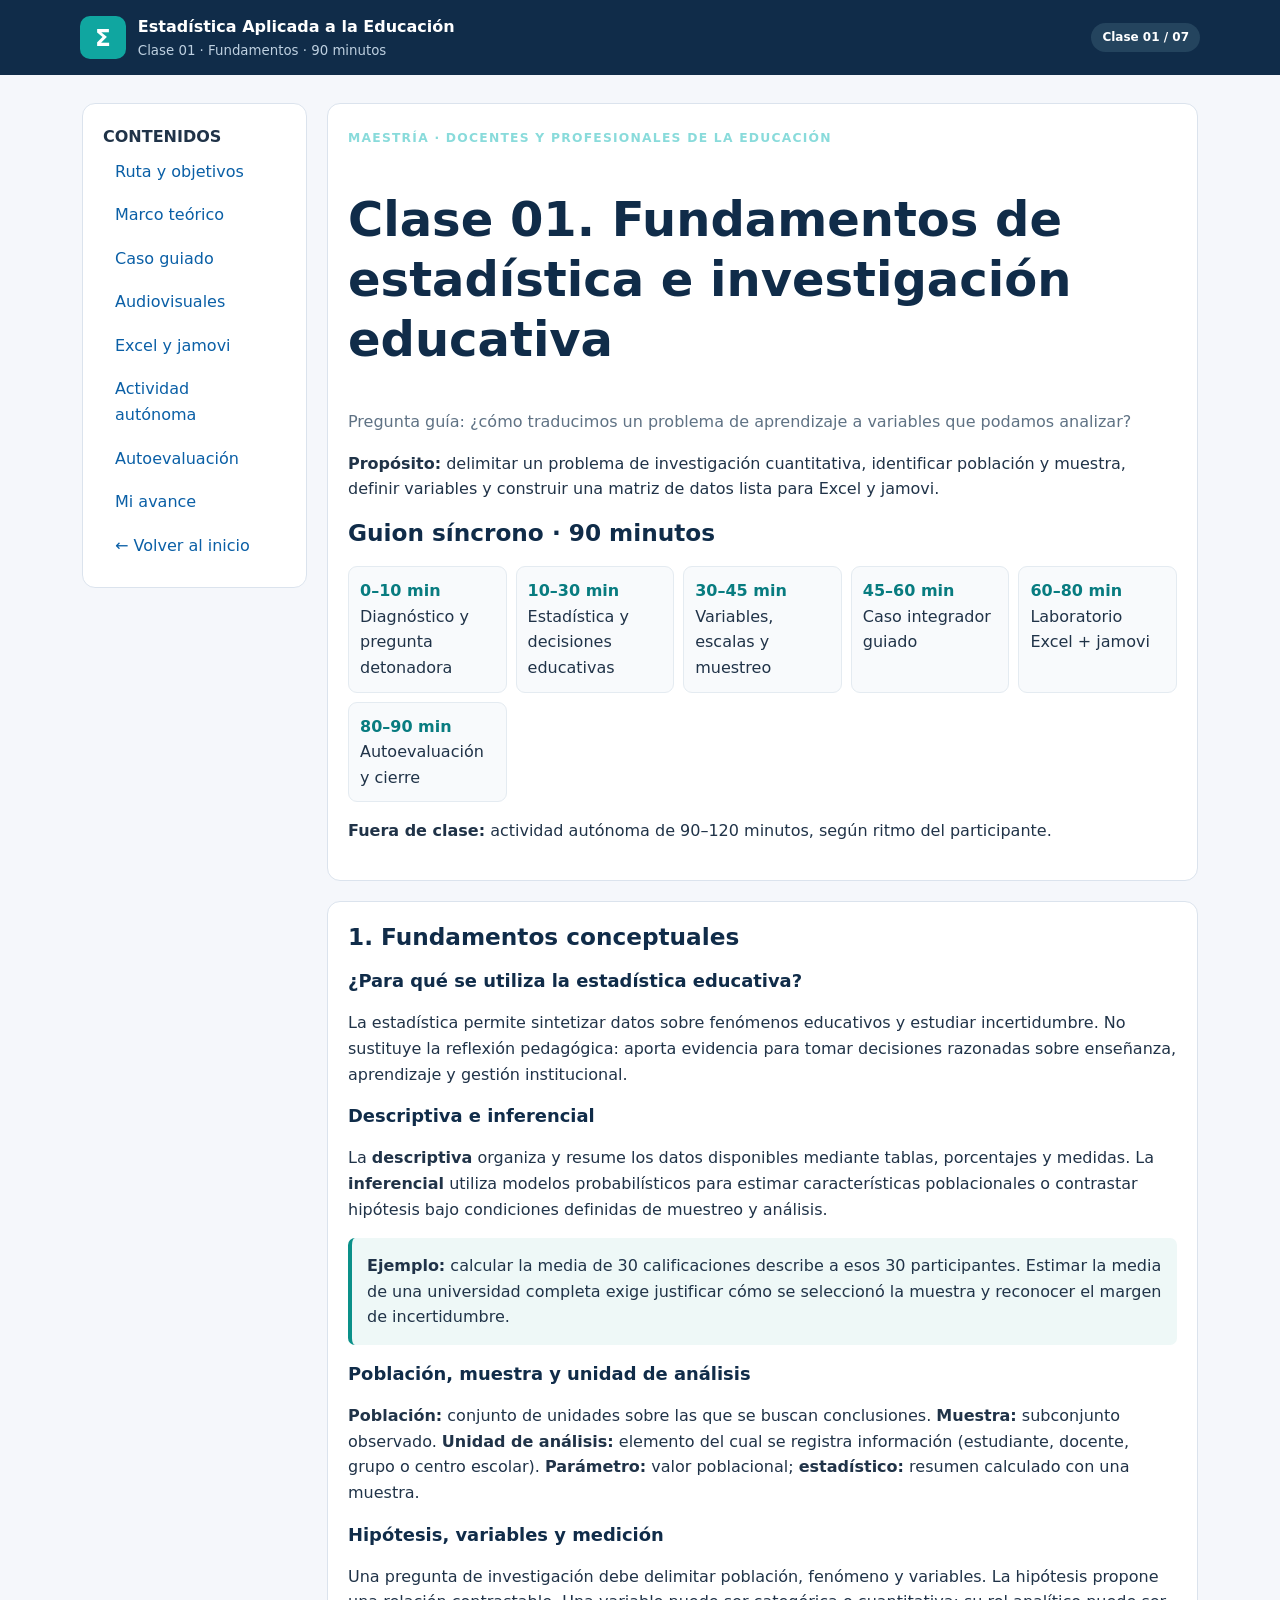
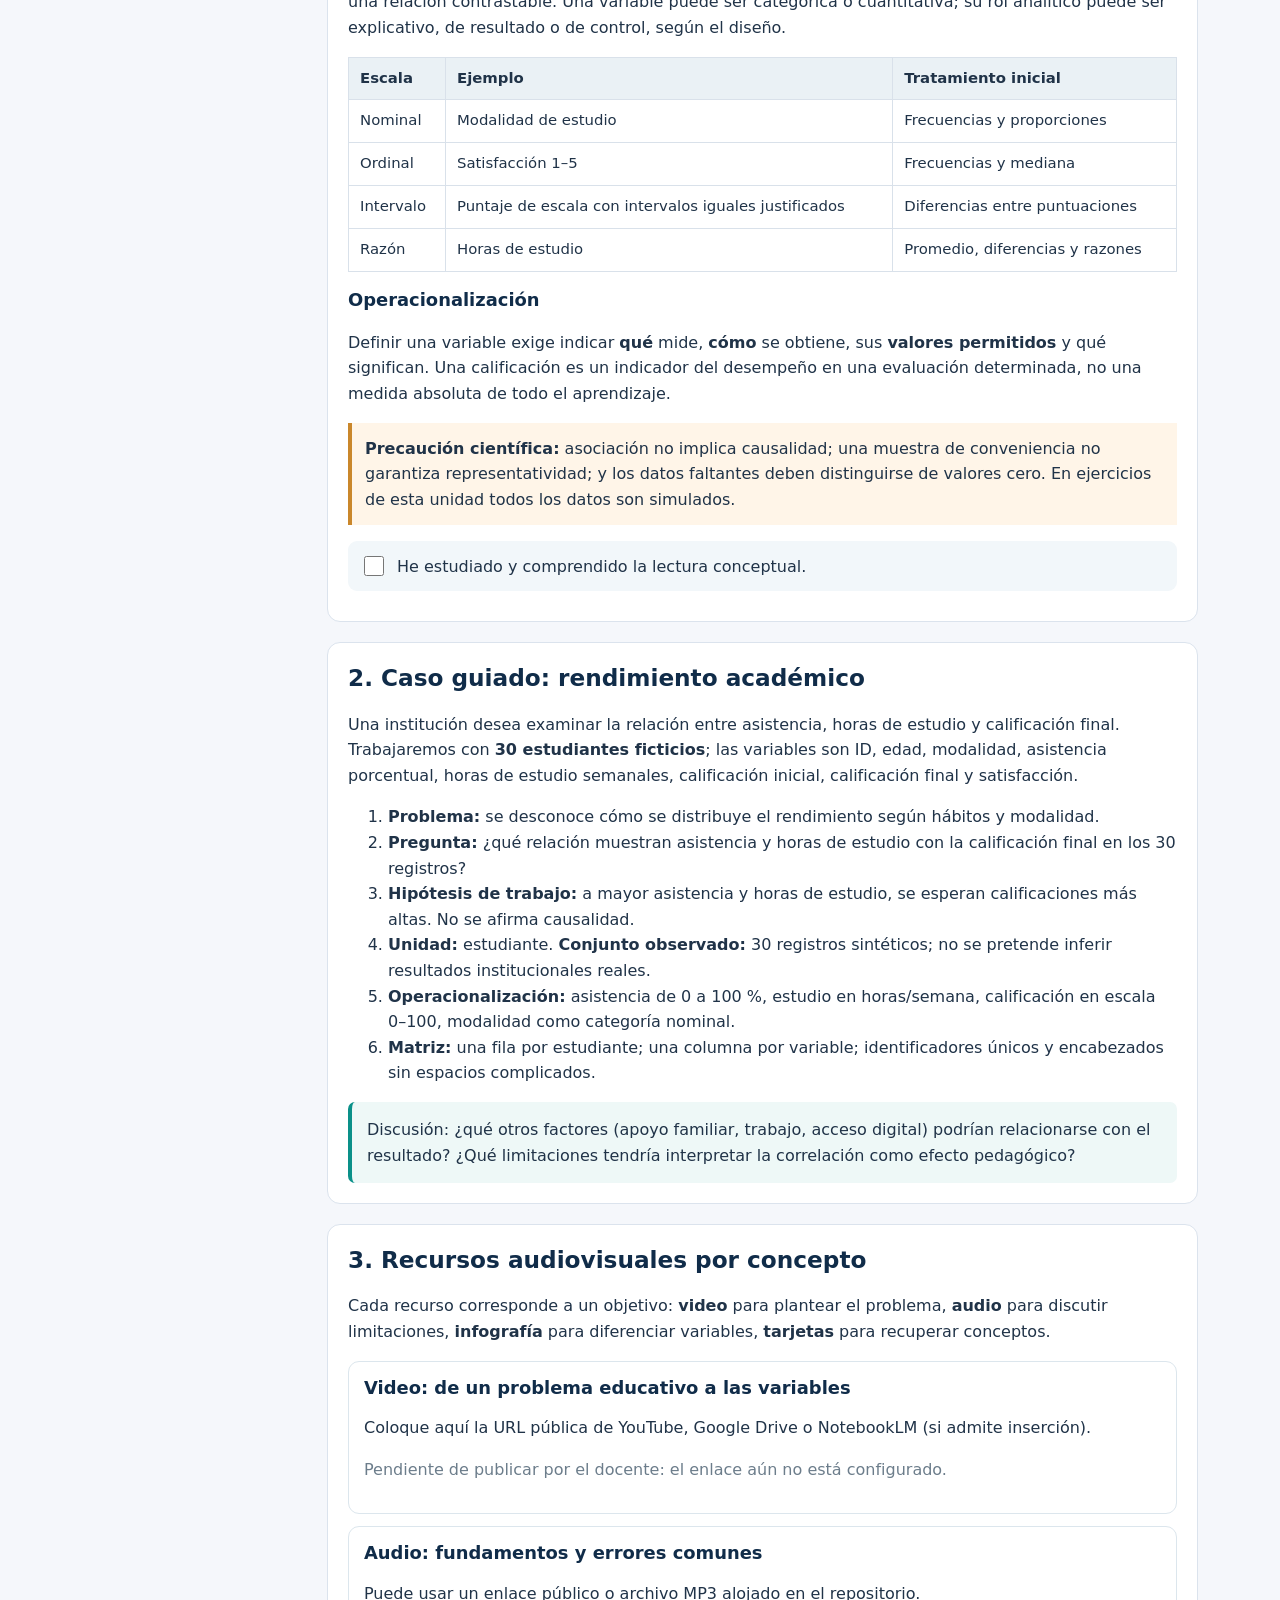
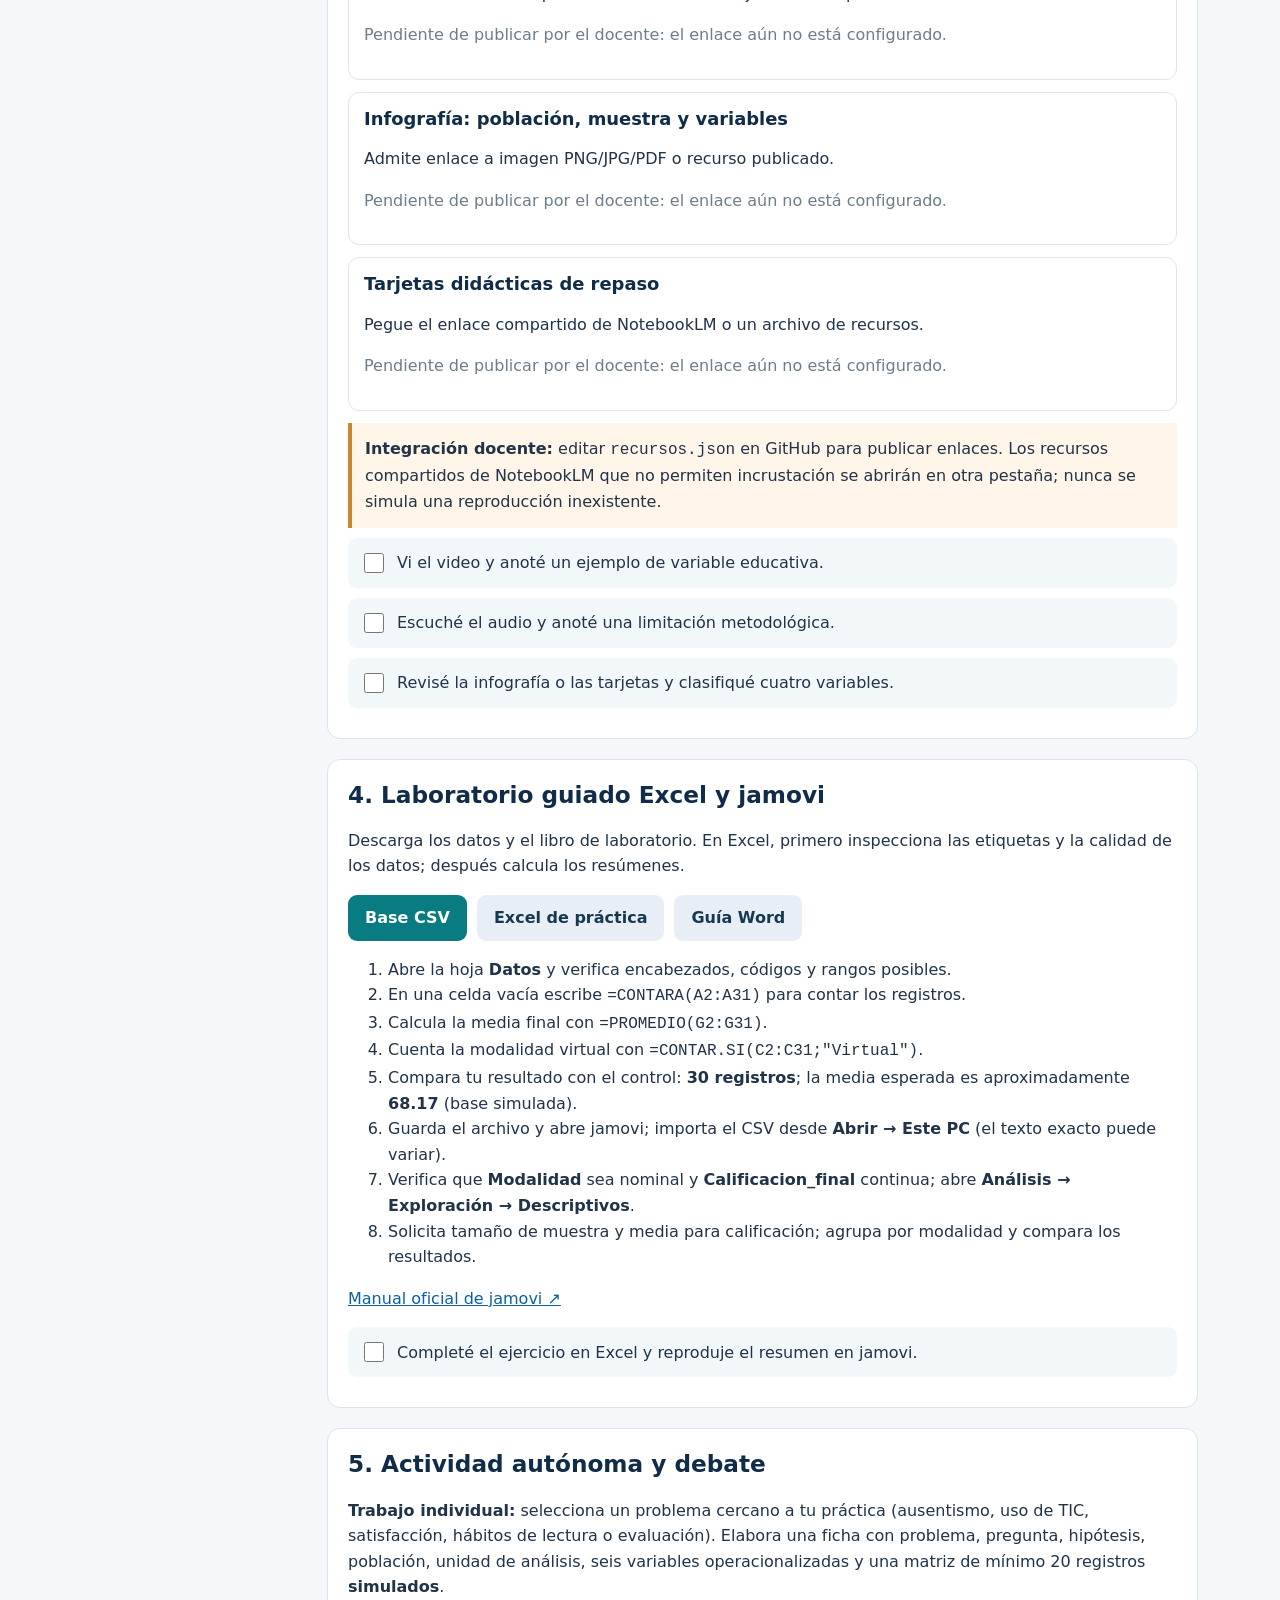
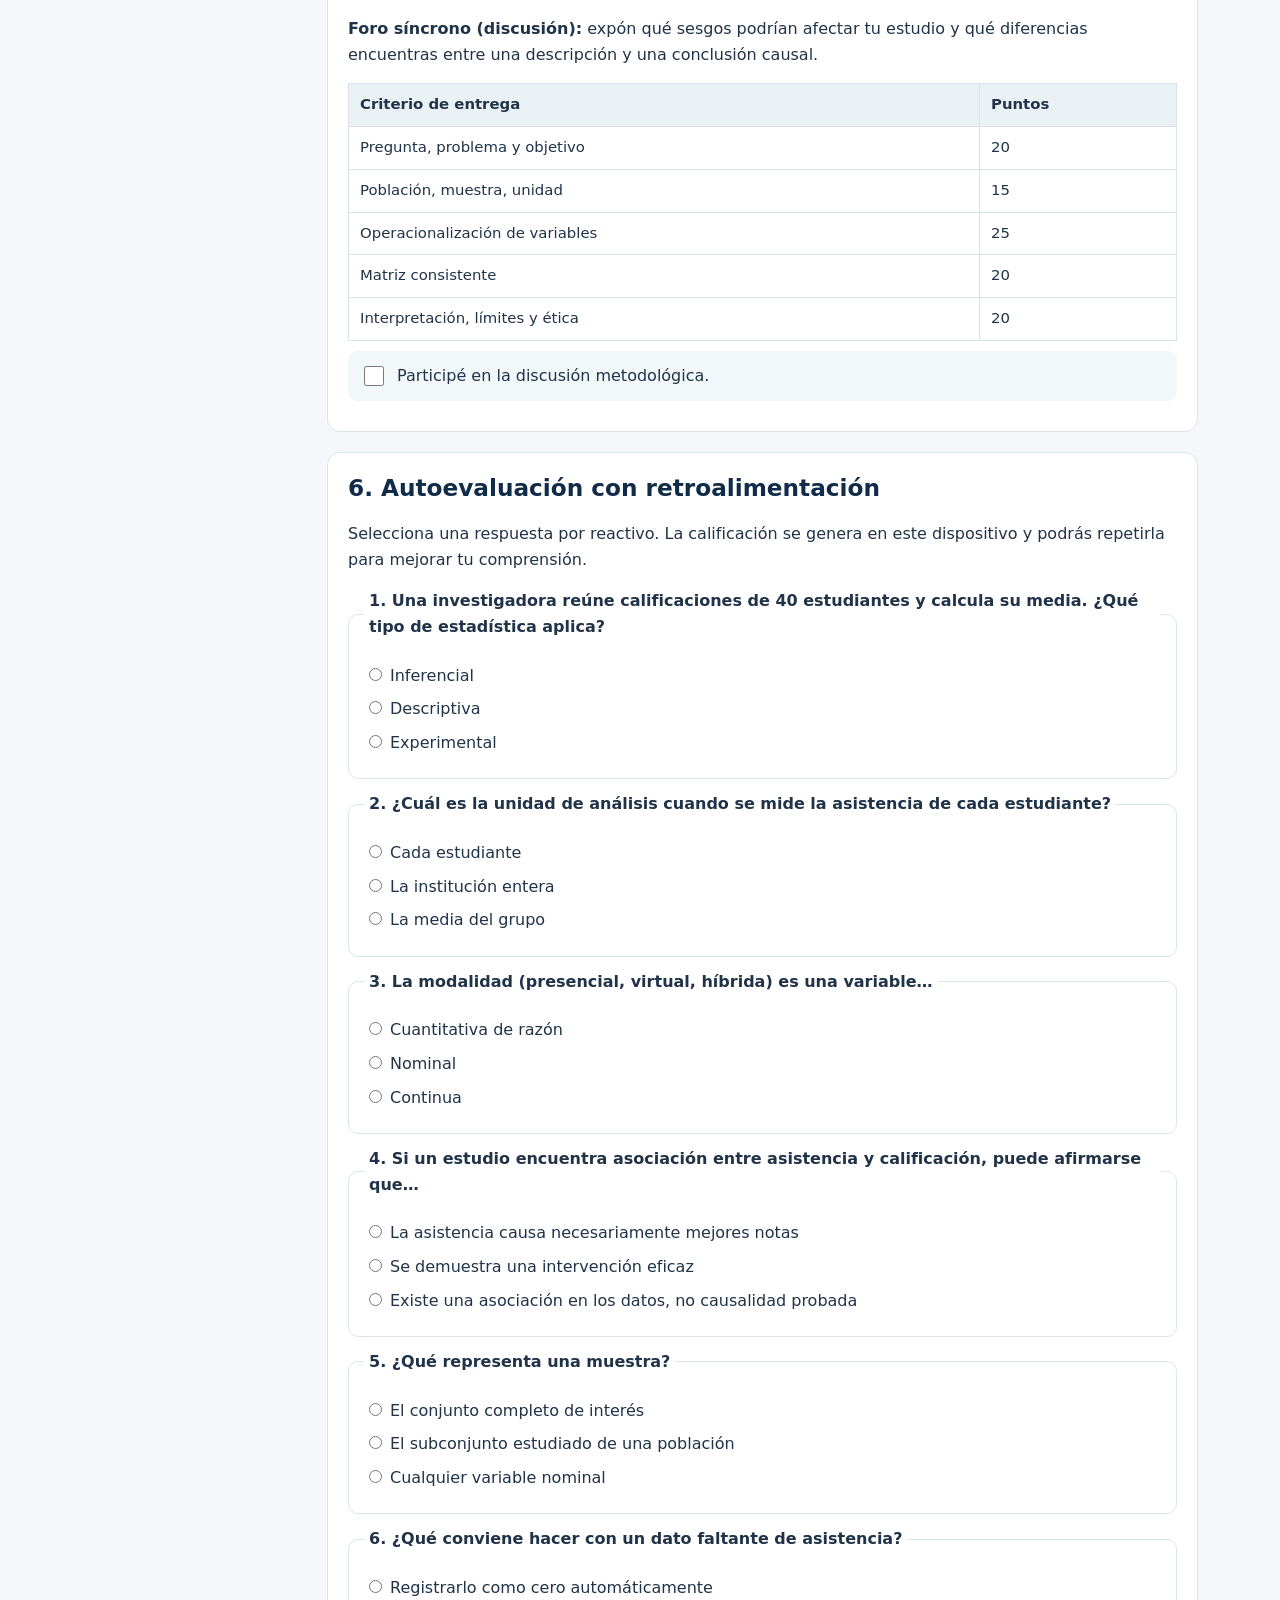
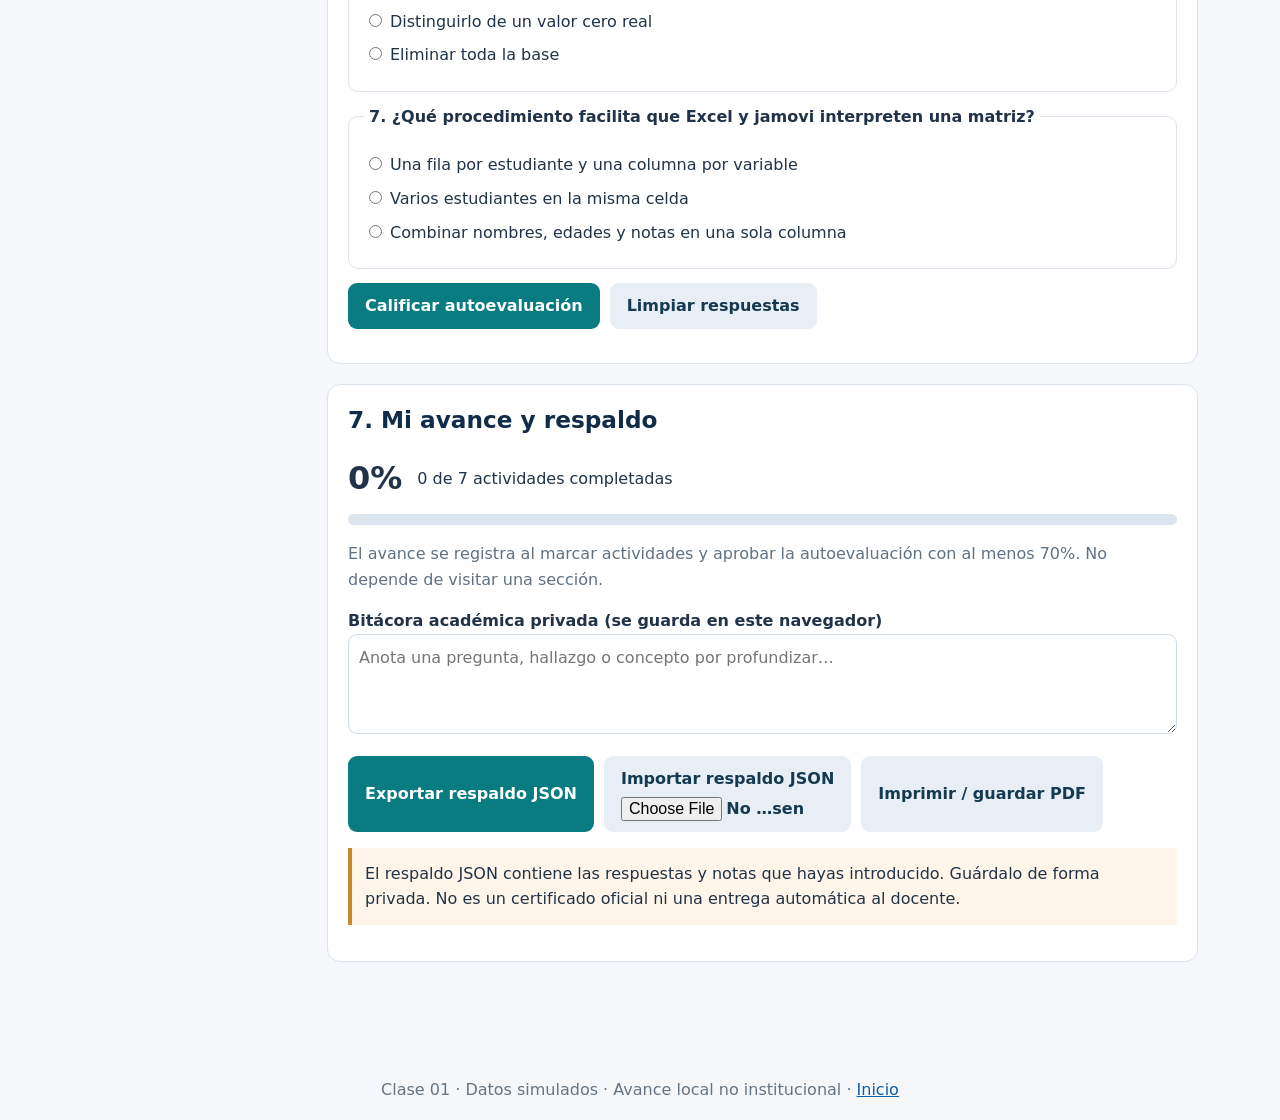
==== unidad_01/index.html @ 0e4fbfa4 "Add files via upload" ====
<!doctype html><html lang="es"><head><meta charset="utf-8"><meta name="viewport" content="width=device-width,initial-scale=1"><title>Clase 01 | Estadística Aplicada a la Educación</title><link rel="stylesheet" href="../assets/estilos.css"></head><body>
<header class="top"><a class="brand" href="../index.html"><span class="mark">Σ</span><span>Estadística Aplicada a la Educación<small>Clase 01 · Fundamentos · 90 minutos</small></span></a><span class="chip">Clase 01 / 07</span></header>
<main class="wrap"><div class="layout"><nav class="paper sidebar" aria-label="Contenido de la clase"><b>CONTENIDOS</b><a href="#ruta">Ruta y objetivos</a><a href="#teoria">Marco teórico</a><a href="#caso">Caso guiado</a><a href="#medios">Audiovisuales</a><a href="#laboratorio">Excel y jamovi</a><a href="#actividad">Actividad autónoma</a><a href="#evaluacion">Autoevaluación</a><a href="#avance">Mi avance</a><a href="../index.html">← Volver al inicio</a></nav>
<div class="content"><section class="paper" id="ruta"><span class="eyebrow">MAESTRÍA · DOCENTES Y PROFESIONALES DE LA EDUCACIÓN</span><h1>Clase 01. Fundamentos de estadística e investigación educativa</h1><p class="sub">Pregunta guía: ¿cómo traducimos un problema de aprendizaje a variables que podamos analizar?</p><p><b>Propósito:</b> delimitar un problema de investigación cuantitativa, identificar población y muestra, definir variables y construir una matriz de datos lista para Excel y jamovi.</p><h2>Guion síncrono · 90 minutos</h2><div class="timeline"><div><b>0–10 min</b>Diagnóstico y pregunta detonadora</div><div><b>10–30 min</b>Estadística y decisiones educativas</div><div><b>30–45 min</b>Variables, escalas y muestreo</div><div><b>45–60 min</b>Caso integrador guiado</div><div><b>60–80 min</b>Laboratorio Excel + jamovi</div><div><b>80–90 min</b>Autoevaluación y cierre</div></div><p><b>Fuera de clase:</b> actividad autónoma de 90–120 minutos, según ritmo del participante.</p></section>
<section class="paper" id="teoria"><h2>1. Fundamentos conceptuales</h2><h3>¿Para qué se utiliza la estadística educativa?</h3><p>La estadística permite sintetizar datos sobre fenómenos educativos y estudiar incertidumbre. No sustituye la reflexión pedagógica: aporta evidencia para tomar decisiones razonadas sobre enseñanza, aprendizaje y gestión institucional.</p><h3>Descriptiva e inferencial</h3><p>La <b>descriptiva</b> organiza y resume los datos disponibles mediante tablas, porcentajes y medidas. La <b>inferencial</b> utiliza modelos probabilísticos para estimar características poblacionales o contrastar hipótesis bajo condiciones definidas de muestreo y análisis.</p><div class="example"><b>Ejemplo:</b> calcular la media de 30 calificaciones describe a esos 30 participantes. Estimar la media de una universidad completa exige justificar cómo se seleccionó la muestra y reconocer el margen de incertidumbre.</div><h3>Población, muestra y unidad de análisis</h3><p><b>Población:</b> conjunto de unidades sobre las que se buscan conclusiones. <b>Muestra:</b> subconjunto observado. <b>Unidad de análisis:</b> elemento del cual se registra información (estudiante, docente, grupo o centro escolar). <b>Parámetro:</b> valor poblacional; <b>estadístico:</b> resumen calculado con una muestra.</p><h3>Hipótesis, variables y medición</h3><p>Una pregunta de investigación debe delimitar población, fenómeno y variables. La hipótesis propone una relación contrastable. Una variable puede ser categórica o cuantitativa; su rol analítico puede ser explicativo, de resultado o de control, según el diseño.</p><div class="table-wrap"><table><tr><th>Escala</th><th>Ejemplo</th><th>Tratamiento inicial</th></tr><tr><td>Nominal</td><td>Modalidad de estudio</td><td>Frecuencias y proporciones</td></tr><tr><td>Ordinal</td><td>Satisfacción 1–5</td><td>Frecuencias y mediana</td></tr><tr><td>Intervalo</td><td>Puntaje de escala con intervalos iguales justificados</td><td>Diferencias entre puntuaciones</td></tr><tr><td>Razón</td><td>Horas de estudio</td><td>Promedio, diferencias y razones</td></tr></table></div><h3>Operacionalización</h3><p>Definir una variable exige indicar <b>qué</b> mide, <b>cómo</b> se obtiene, sus <b>valores permitidos</b> y qué significan. Una calificación es un indicador del desempeño en una evaluación determinada, no una medida absoluta de todo el aprendizaje.</p><p class="warning"><b>Precaución científica:</b> asociación no implica causalidad; una muestra de conveniencia no garantiza representatividad; y los datos faltantes deben distinguirse de valores cero. En ejercicios de esta unidad todos los datos son simulados.</p><label class="checkrow"><input type="checkbox" data-progress="lectura">He estudiado y comprendido la lectura conceptual.</label></section>
<section class="paper" id="caso"><h2>2. Caso guiado: rendimiento académico</h2><p>Una institución desea examinar la relación entre asistencia, horas de estudio y calificación final. Trabajaremos con <b>30 estudiantes ficticios</b>; las variables son ID, edad, modalidad, asistencia porcentual, horas de estudio semanales, calificación inicial, calificación final y satisfacción.</p><ol><li><b>Problema:</b> se desconoce cómo se distribuye el rendimiento según hábitos y modalidad.</li><li><b>Pregunta:</b> ¿qué relación muestran asistencia y horas de estudio con la calificación final en los 30 registros?</li><li><b>Hipótesis de trabajo:</b> a mayor asistencia y horas de estudio, se esperan calificaciones más altas. No se afirma causalidad.</li><li><b>Unidad:</b> estudiante. <b>Conjunto observado:</b> 30 registros sintéticos; no se pretende inferir resultados institucionales reales.</li><li><b>Operacionalización:</b> asistencia de 0 a 100 %, estudio en horas/semana, calificación en escala 0–100, modalidad como categoría nominal.</li><li><b>Matriz:</b> una fila por estudiante; una columna por variable; identificadores únicos y encabezados sin espacios complicados.</li></ol><div class="example">Discusión: ¿qué otros factores (apoyo familiar, trabajo, acceso digital) podrían relacionarse con el resultado? ¿Qué limitaciones tendría interpretar la correlación como efecto pedagógico?</div></section>
<section class="paper" id="medios"><h2>3. Recursos audiovisuales por concepto</h2><p>Cada recurso corresponde a un objetivo: <b>video</b> para plantear el problema, <b>audio</b> para discutir limitaciones, <b>infografía</b> para diferenciar variables, <b>tarjetas</b> para recuperar conceptos.</p><div id="resourceList"></div><div class="warning"><b>Integración docente:</b> editar <code>recursos.json</code> en GitHub para publicar enlaces. Los recursos compartidos de NotebookLM que no permiten incrustación se abrirán en otra pestaña; nunca se simula una reproducción inexistente.</div><label class="checkrow"><input type="checkbox" data-progress="video">Vi el video y anoté un ejemplo de variable educativa.</label><label class="checkrow"><input type="checkbox" data-progress="audio">Escuché el audio y anoté una limitación metodológica.</label><label class="checkrow"><input type="checkbox" data-progress="infografia">Revisé la infografía o las tarjetas y clasifiqué cuatro variables.</label></section>
<section class="paper" id="laboratorio"><h2>4. Laboratorio guiado Excel y jamovi</h2><p>Descarga los datos y el libro de laboratorio. En Excel, primero inspecciona las etiquetas y la calidad de los datos; después calcula los resúmenes.</p><div class="controls"><a class="button" href="../materiales/Base_simulada_30_estudiantes.csv" download>Base CSV</a><a class="button ghost" href="../materiales/Laboratorio_Excel_Clase_01.xlsx" download>Excel de práctica</a><a class="button ghost" href="../materiales/Guia_Completa_Clase_01_Maestria.docx" download>Guía Word</a></div><ol><li>Abre la hoja <b>Datos</b> y verifica encabezados, códigos y rangos posibles.</li><li>En una celda vacía escribe <code>=CONTARA(A2:A31)</code> para contar los registros.</li><li>Calcula la media final con <code>=PROMEDIO(G2:G31)</code>.</li><li>Cuenta la modalidad virtual con <code>=CONTAR.SI(C2:C31;"Virtual")</code>.</li><li>Compara tu resultado con el control: <b>30 registros</b>; la media esperada es aproximadamente <b>68.17</b> (base simulada).</li><li>Guarda el archivo y abre jamovi; importa el CSV desde <b>Abrir → Este PC</b> (el texto exacto puede variar).</li><li>Verifica que <b>Modalidad</b> sea nominal y <b>Calificacion_final</b> continua; abre <b>Análisis → Exploración → Descriptivos</b>.</li><li>Solicita tamaño de muestra y media para calificación; agrupa por modalidad y compara los resultados.</li></ol><p><a href="https://www.jamovi.org/user-manual.html" target="_blank" rel="noopener noreferrer">Manual oficial de jamovi ↗</a></p><label class="checkrow"><input type="checkbox" data-progress="laboratorio">Completé el ejercicio en Excel y reproduje el resumen en jamovi.</label></section>
<section class="paper" id="actividad"><h2>5. Actividad autónoma y debate</h2><p><b>Trabajo individual:</b> selecciona un problema cercano a tu práctica (ausentismo, uso de TIC, satisfacción, hábitos de lectura o evaluación). Elabora una ficha con problema, pregunta, hipótesis, población, unidad de análisis, seis variables operacionalizadas y una matriz de mínimo 20 registros <b>simulados</b>.</p><p><b>Foro síncrono (discusión):</b> expón qué sesgos podrían afectar tu estudio y qué diferencias encuentras entre una descripción y una conclusión causal.</p><div class="table-wrap"><table><tr><th>Criterio de entrega</th><th>Puntos</th></tr><tr><td>Pregunta, problema y objetivo</td><td>20</td></tr><tr><td>Población, muestra, unidad</td><td>15</td></tr><tr><td>Operacionalización de variables</td><td>25</td></tr><tr><td>Matriz consistente</td><td>20</td></tr><tr><td>Interpretación, límites y ética</td><td>20</td></tr></table></div><label class="checkrow"><input type="checkbox" data-progress="foro">Participé en la discusión metodológica.</label></section>
<section class="paper" id="evaluacion"><h2>6. Autoevaluación con retroalimentación</h2><p>Selecciona una respuesta por reactivo. La calificación se genera en este dispositivo y podrás repetirla para mejorar tu comprensión.</p><div id="quiz"></div><div class="controls"><button class="button" id="gradeBtn">Calificar autoevaluación</button><button class="button ghost" id="resetQuiz">Limpiar respuestas</button></div><div id="feedback" aria-live="polite"></div></section>
<section class="paper" id="avance"><h2>7. Mi avance y respaldo</h2><div class="stat-row"><strong id="pct">0%</strong><span id="doneLabel">0 de 7 actividades completadas</span></div><div class="track"><i id="bar"></i></div><p class="sub">El avance se registra al marcar actividades y aprobar la autoevaluación con al menos 70%. No depende de visitar una sección.</p><label for="notes"><b>Bitácora académica privada (se guarda en este navegador)</b></label><textarea id="notes" placeholder="Anota una pregunta, hallazgo o concepto por profundizar…"></textarea><div class="controls"><button class="button" id="exportBtn">Exportar respaldo JSON</button><label class="button ghost">Importar respaldo JSON <input type="file" id="importFile" accept="application/json,.json" style="display:block;width:190px;margin-top:5px"></label><button class="button ghost" id="printBtn">Imprimir / guardar PDF</button></div><p class="warning">El respaldo JSON contiene las respuestas y notas que hayas introducido. Guárdalo de forma privada. No es un certificado oficial ni una entrega automática al docente.</p></section></div></div></main><footer>Clase 01 · Datos simulados · Avance local no institucional · <a href="../index.html">Inicio</a></footer>
<script src="../assets/app.js"></script><script src="clase.js"></script></body></html>
---- assets/estilos.css ----
:root{font-family:system-ui,-apple-system,Segoe UI,sans-serif;color:#203348;background:#f5f7fb;font-size:16px}*{box-sizing:border-box}body{margin:0;line-height:1.6}a{color:#0a5fa6}button,input,select,textarea{font:inherit}button{cursor:pointer}h1,h2,h3{line-height:1.25;color:#102c49}h1{font-size:clamp(1.85rem,4vw,3rem)}h2{font-size:1.45rem}h3{font-size:1.12rem}.top{background:#102c49;color:white;padding:14px max(22px,calc((100vw - 1120px)/2));display:flex;justify-content:space-between;gap:15px;align-items:center}.brand{color:white;text-decoration:none;display:flex;align-items:center;gap:12px;font-weight:750}.brand small{display:block;font-weight:400;color:#bed0e0}.mark{background:#10a6a0;color:white;font-size:1.45rem;padding:3px 15px;border-radius:10px}.chip,.tag{background:#dceff2;color:#086573;border-radius:99px;padding:5px 11px;font-size:.75rem;font-weight:700}.chip{background:#24445e;color:white}.wrap{max-width:1160px;margin:auto;padding:28px 22px 70px}.hero{background:linear-gradient(115deg,#102e4d,#1b5364);color:white;border-radius:18px;padding:35px;display:grid;grid-template-columns:1.7fr 1fr;gap:25px}.hero h1{color:white;margin:8px 0}.hero p{color:#dbe7ec}.eyebrow{text-transform:uppercase;color:#89dbdb;font-size:.77rem;letter-spacing:.1em;font-weight:750}.primary,.button{display:inline-block;background:#087c80;color:white!important;border:0;border-radius:9px;padding:10px 17px;text-decoration:none;font-weight:700}.button.ghost{background:#e7eef5;color:#143950!important}.hero-stats{align-self:center;background:#ffffff17;border:1px solid #ffffff38;padding:25px;border-radius:14px}.hero-stats strong{font-size:3.3rem;display:block}.hero-stats span,.hero-stats small{display:block}.track{height:11px;background:#dbe4ef;border-radius:50px;overflow:hidden;margin:10px 0}.track i{display:block;height:100%;background:#20a69a;width:0;transition:width .2s}.section{margin-top:32px}.cards{display:grid;grid-template-columns:repeat(auto-fit,minmax(275px,1fr));gap:16px}.class-card,.paper,.info{border:1px solid #dbe3ed;background:white;border-radius:13px;padding:20px}.class-card{display:flex;gap:14px}.number{font-size:2rem;font-weight:800;color:#bdd2e2}.class-card h3{margin:12px 0 0}.class-card p{margin:5px 0 12px;color:#62768b}.muted{color:#6c7d8b}.info{padding:22px}.layout{display:grid;grid-template-columns:225px minmax(0,1fr);gap:20px}.sidebar{position:sticky;top:12px;align-self:start}.sidebar a{display:block;padding:9px 12px;text-decoration:none;border-radius:7px}.sidebar a:hover,.sidebar a:focus{background:#e3ecf5}.content{min-width:0}.paper{margin-bottom:20px}.paper h2{margin-top:0}.sub{color:#5f7284}.timeline{display:grid;grid-template-columns:repeat(auto-fit,minmax(150px,1fr));gap:9px}.timeline div{padding:11px;border:1px solid #e4ebf1;border-radius:9px;background:#f8fafc}.timeline b{display:block;color:#087c80}.stat-row{display:flex;gap:15px;align-items:center;flex-wrap:wrap}.stat-row strong{font-size:2rem}.checkrow{display:flex;align-items:center;gap:10px;background:#f2f7fa;padding:12px;border-radius:9px;margin:10px 0}.checkrow input{width:20px;height:20px;accent-color:#087c80}.table-wrap{overflow-x:auto}table{border-collapse:collapse;width:100%;font-size:.93rem}th,td{border:1px solid #d9e1ea;padding:9px 11px;text-align:left}th{background:#eaf1f5}.example{background:#eef8f7;border-left:4px solid #0a9089;padding:15px;border-radius:7px}.warning{background:#fff5e8;border-left:4px solid #ca872b;padding:13px}.resource{padding:15px;border:1px solid #dce6ed;border-radius:11px;margin:12px 0}.resource h3{margin:0}.resource iframe,.resource video{width:100%;min-height:280px;border:0;border-radius:8px;margin-top:10px;background:#edf3f7}.q{border:1px solid #dce5ed;border-radius:10px;margin:12px 0;padding:15px}.q legend{font-weight:700;padding:0 5px}.q label{display:block;margin:8px 0}.q input{margin-right:8px}.result{padding:15px;background:#eaf7ef;border-radius:10px;margin-top:15px}.controls{display:flex;gap:10px;flex-wrap:wrap;margin:14px 0}input[type=file]{max-width:100%}textarea{width:100%;min-height:100px;border:1px solid #cedbe7;border-radius:9px;padding:10px}footer{text-align:center;padding:25px;color:#657484}.hidden{display:none!important}:focus-visible{outline:3px solid #e3ae3b;outline-offset:2px}@media(max-width:800px){.hero,.layout{grid-template-columns:1fr}.sidebar{position:static}.top{padding:14px}.chip{display:none}.wrap{padding:17px}.hero{padding:22px}}@media print{.sidebar,.top,.controls,.button{display:none!important}.layout{display:block}.paper{break-inside:avoid}}
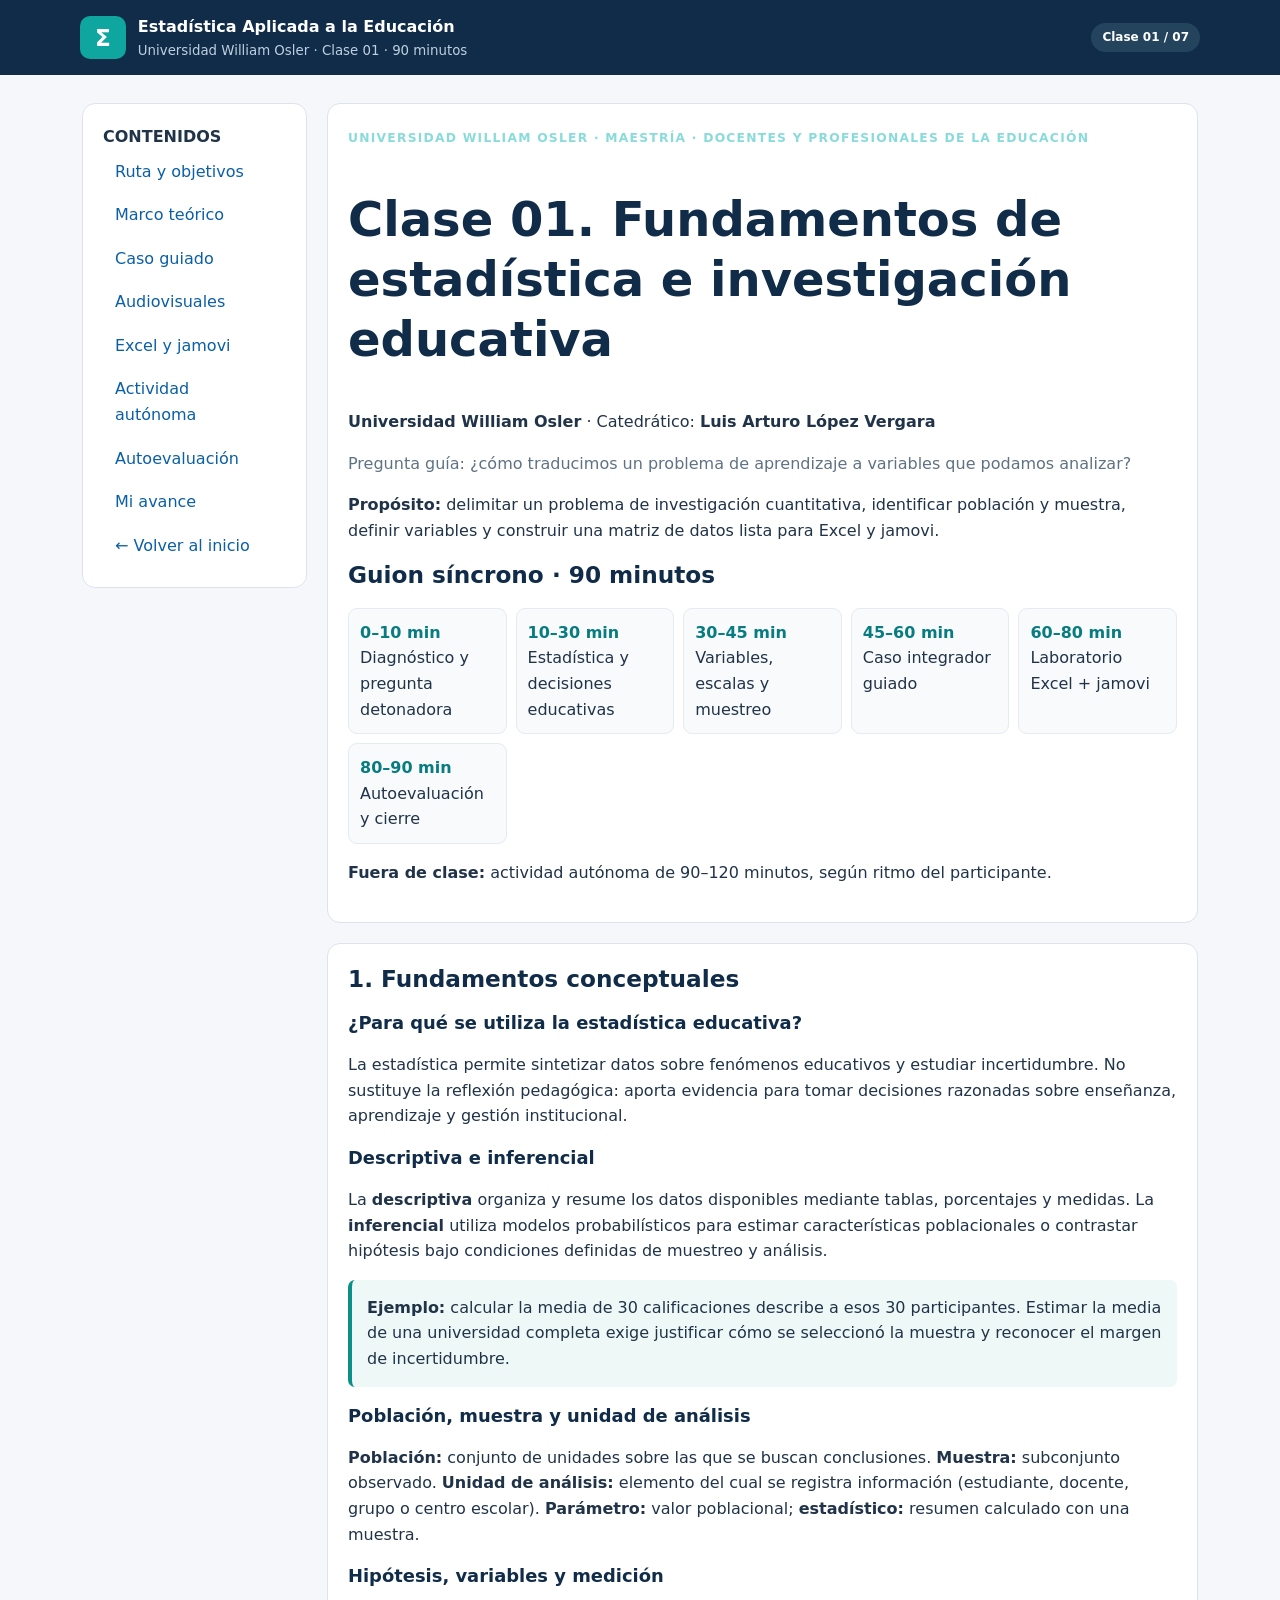
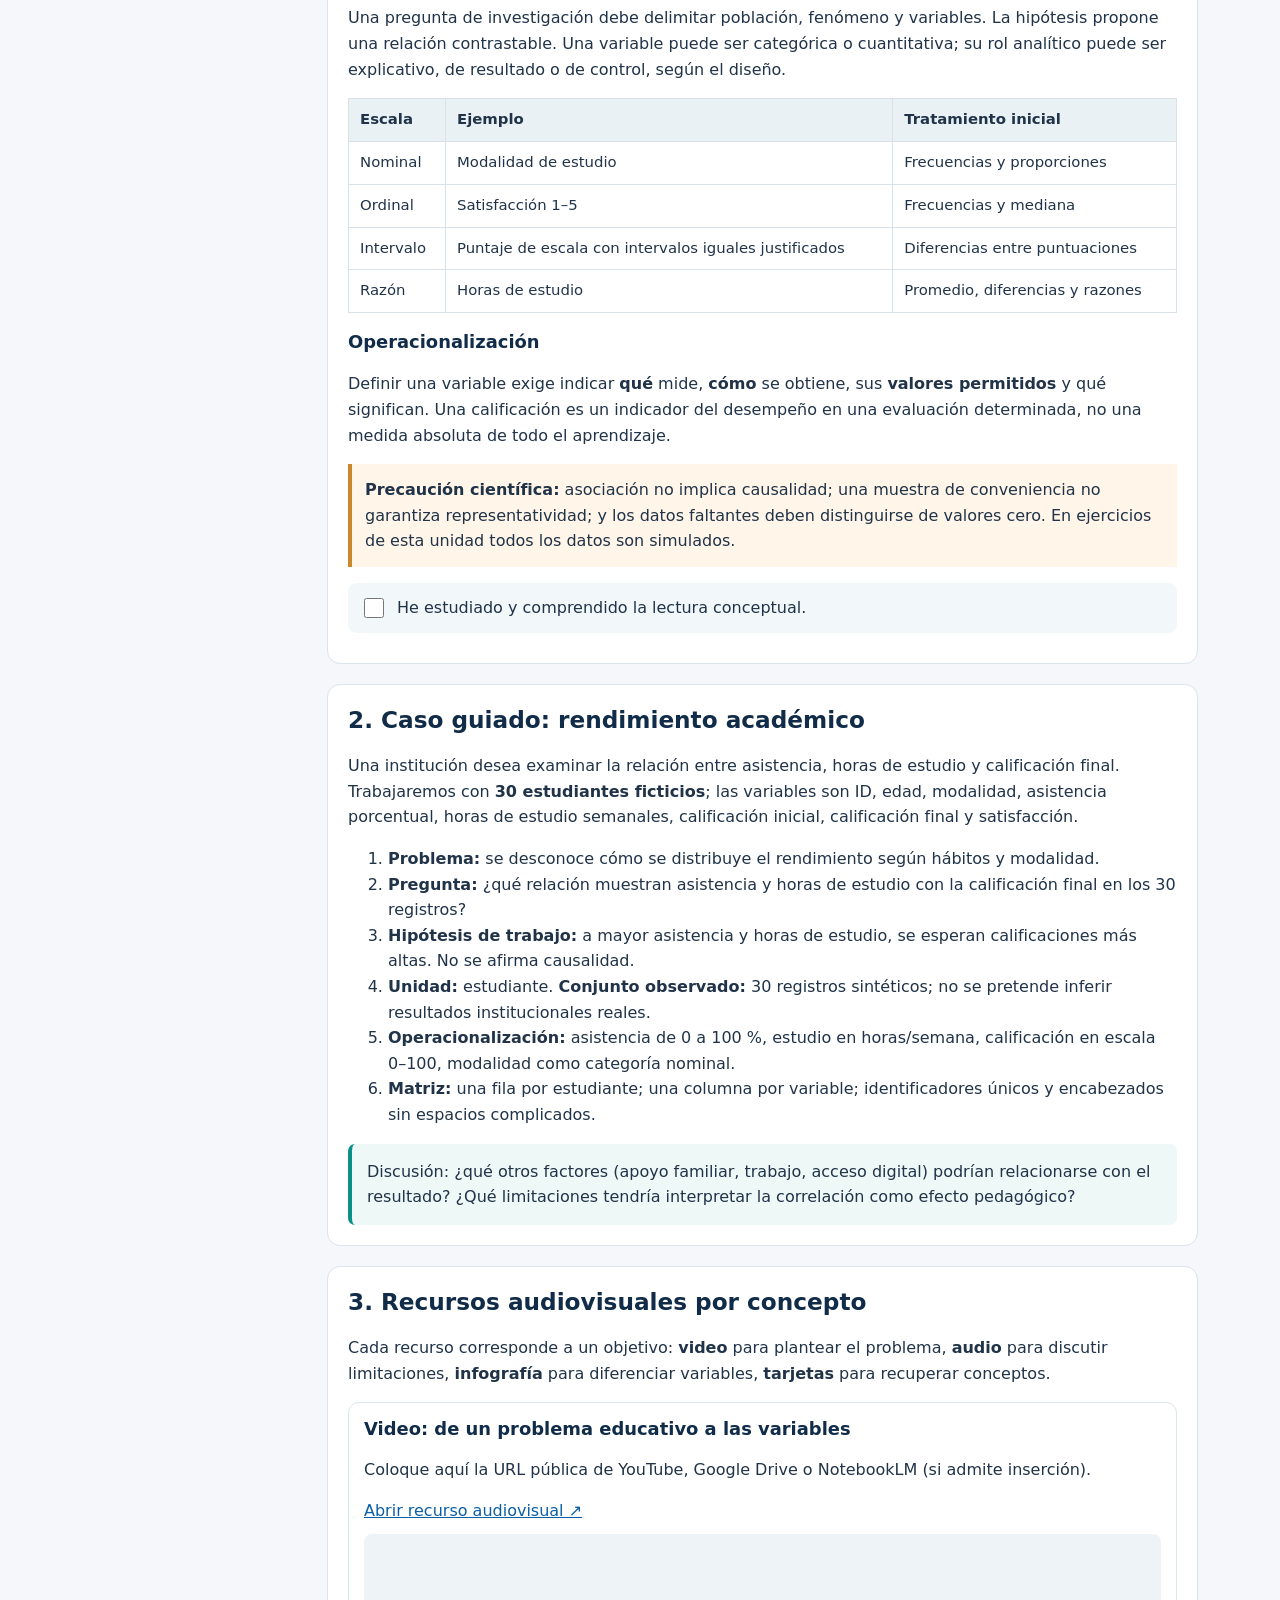
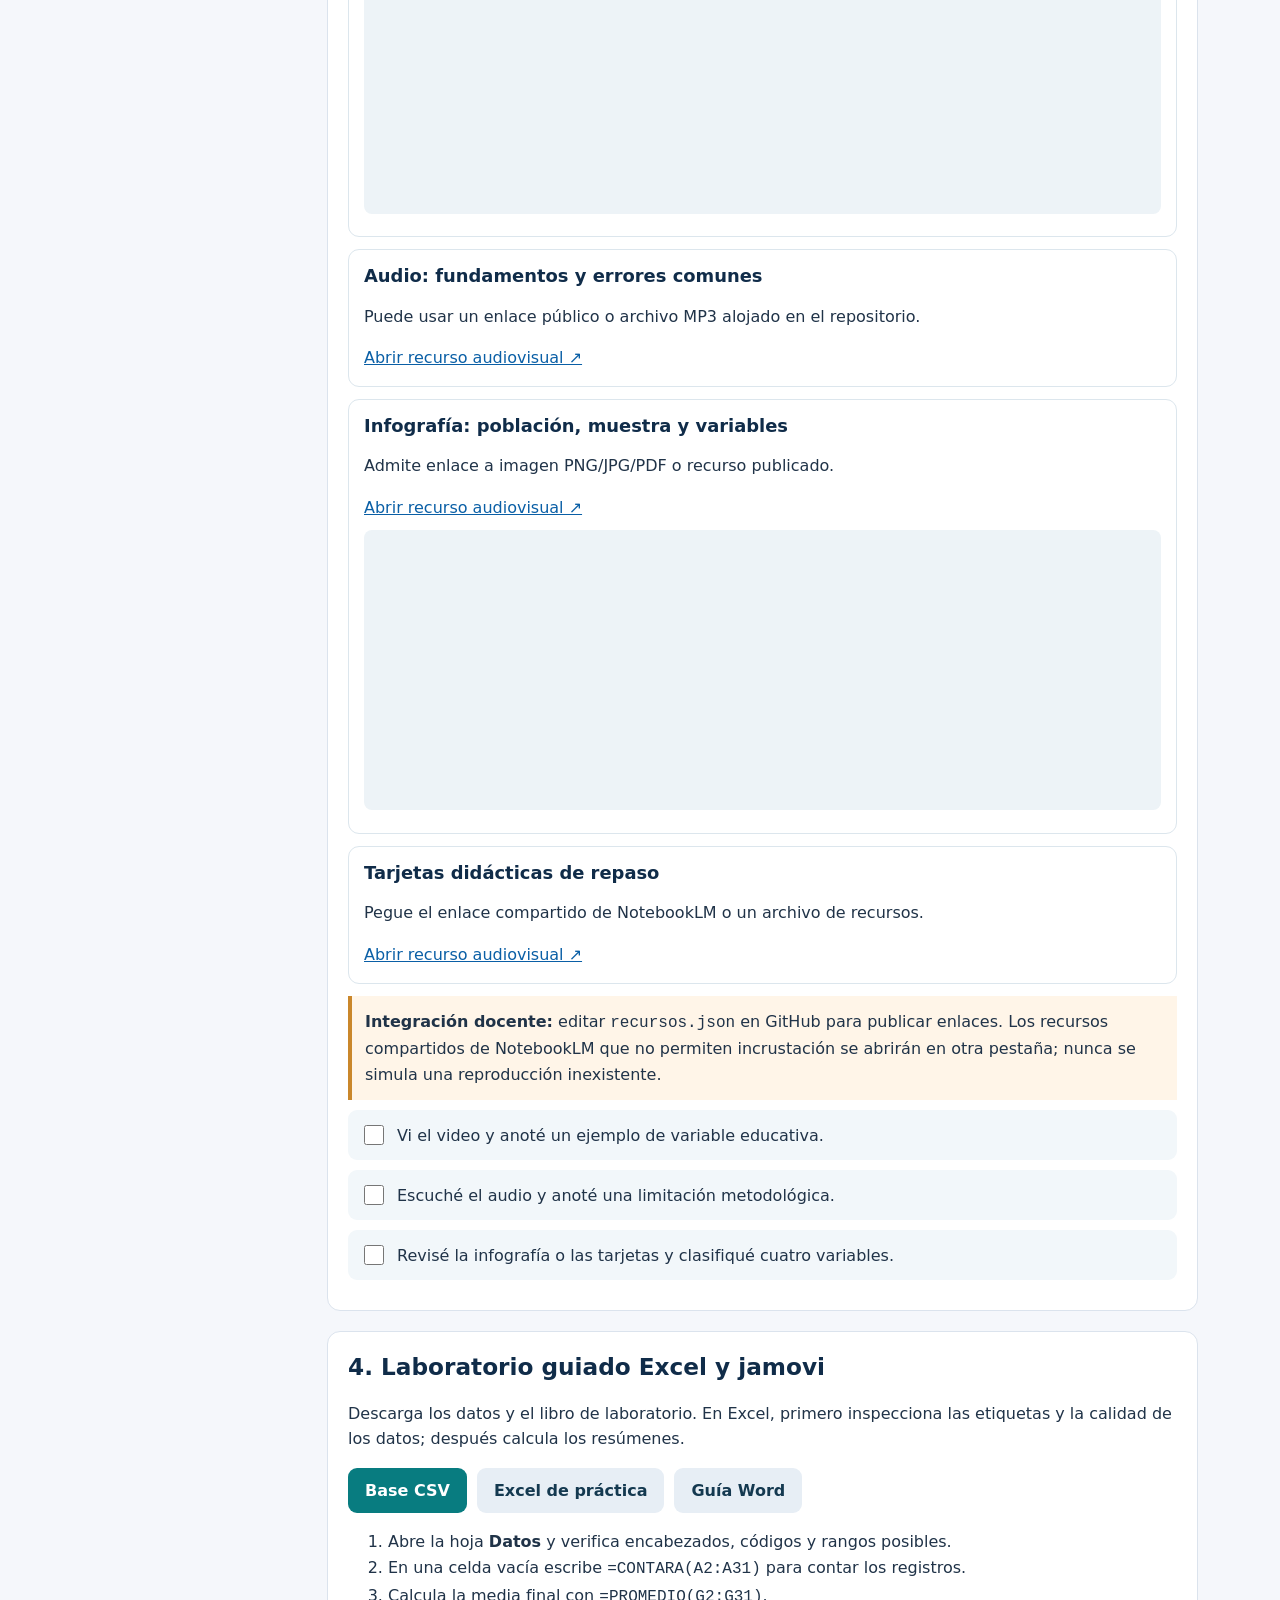
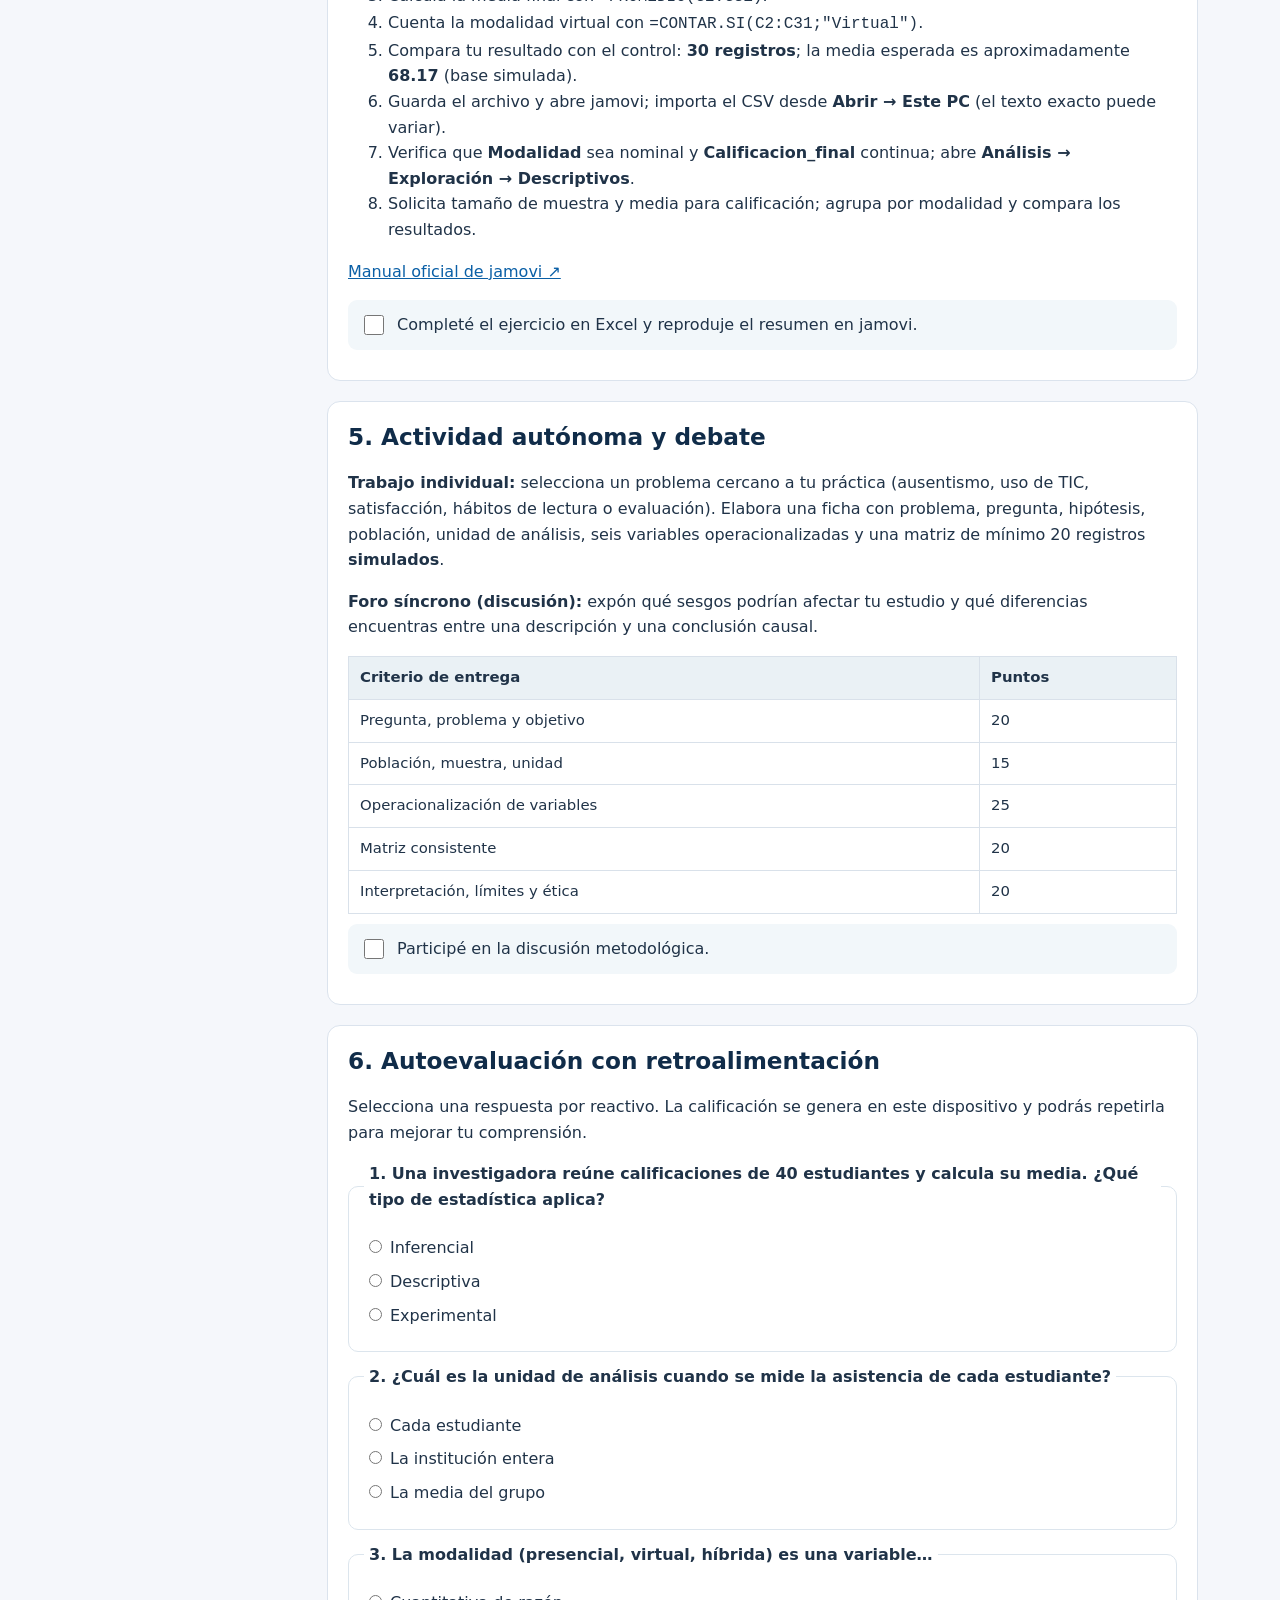
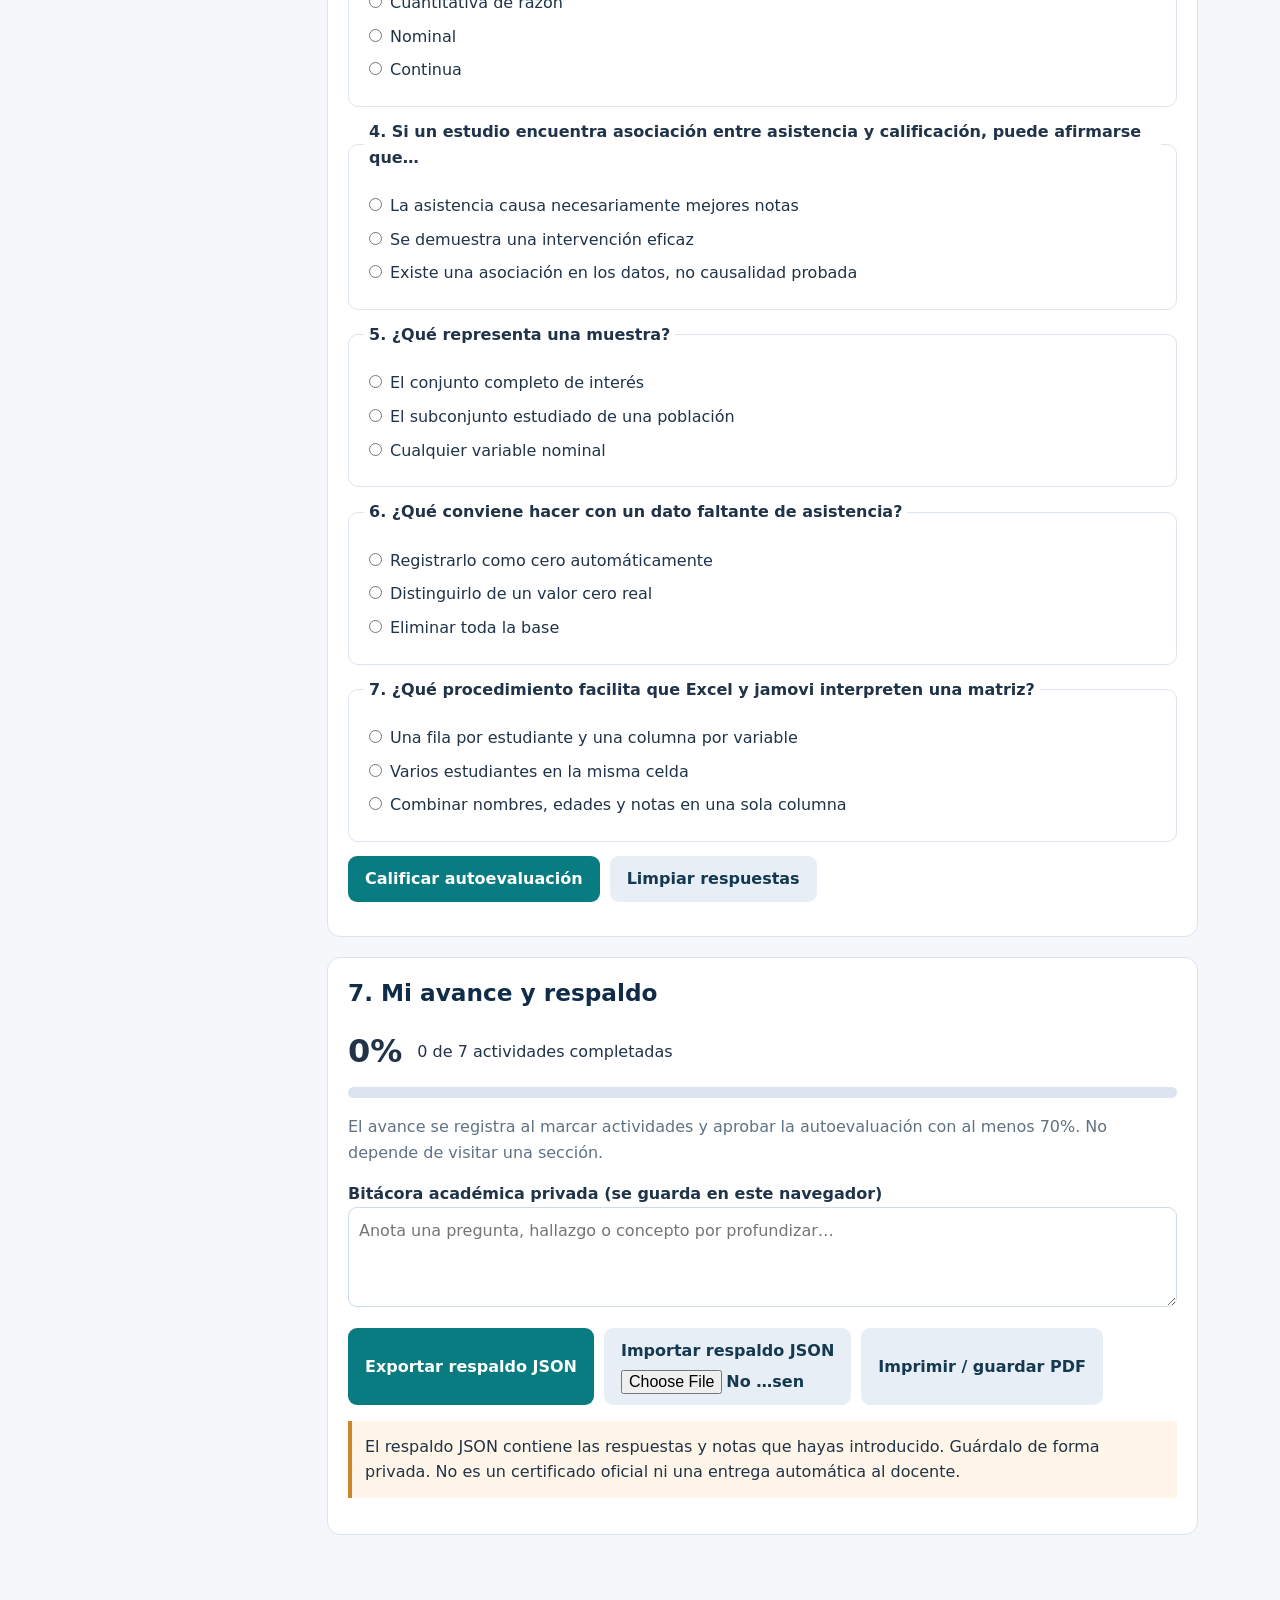
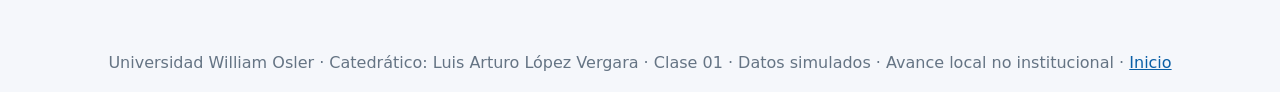
==== commit 789eafec: "Add files via upload" ====
--- a/unidad_01/index.html
+++ b/unidad_01/index.html
@@ -1,12 +1,12 @@
-<!doctype html><html lang="es"><head><meta charset="utf-8"><meta name="viewport" content="width=device-width,initial-scale=1"><title>Clase 01 | Estadística Aplicada a la Educación</title><link rel="stylesheet" href="../assets/estilos.css"></head><body>
-<header class="top"><a class="brand" href="../index.html"><span class="mark">Σ</span><span>Estadística Aplicada a la Educación<small>Clase 01 · Fundamentos · 90 minutos</small></span></a><span class="chip">Clase 01 / 07</span></header>
-<main class="wrap"><div class="layout"><nav class="paper sidebar" aria-label="Contenido de la clase"><b>CONTENIDOS</b><a href="#ruta">Ruta y objetivos</a><a href="#teoria">Marco teórico</a><a href="#caso">Caso guiado</a><a href="#medios">Audiovisuales</a><a href="#laboratorio">Excel y jamovi</a><a href="#actividad">Actividad autónoma</a><a href="#evaluacion">Autoevaluación</a><a href="#avance">Mi avance</a><a href="../index.html">← Volver al inicio</a></nav>
-<div class="content"><section class="paper" id="ruta"><span class="eyebrow">MAESTRÍA · DOCENTES Y PROFESIONALES DE LA EDUCACIÓN</span><h1>Clase 01. Fundamentos de estadística e investigación educativa</h1><p class="sub">Pregunta guía: ¿cómo traducimos un problema de aprendizaje a variables que podamos analizar?</p><p><b>Propósito:</b> delimitar un problema de investigación cuantitativa, identificar población y muestra, definir variables y construir una matriz de datos lista para Excel y jamovi.</p><h2>Guion síncrono · 90 minutos</h2><div class="timeline"><div><b>0–10 min</b>Diagnóstico y pregunta detonadora</div><div><b>10–30 min</b>Estadística y decisiones educativas</div><div><b>30–45 min</b>Variables, escalas y muestreo</div><div><b>45–60 min</b>Caso integrador guiado</div><div><b>60–80 min</b>Laboratorio Excel + jamovi</div><div><b>80–90 min</b>Autoevaluación y cierre</div></div><p><b>Fuera de clase:</b> actividad autónoma de 90–120 minutos, según ritmo del participante.</p></section>
-<section class="paper" id="teoria"><h2>1. Fundamentos conceptuales</h2><h3>¿Para qué se utiliza la estadística educativa?</h3><p>La estadística permite sintetizar datos sobre fenómenos educativos y estudiar incertidumbre. No sustituye la reflexión pedagógica: aporta evidencia para tomar decisiones razonadas sobre enseñanza, aprendizaje y gestión institucional.</p><h3>Descriptiva e inferencial</h3><p>La <b>descriptiva</b> organiza y resume los datos disponibles mediante tablas, porcentajes y medidas. La <b>inferencial</b> utiliza modelos probabilísticos para estimar características poblacionales o contrastar hipótesis bajo condiciones definidas de muestreo y análisis.</p><div class="example"><b>Ejemplo:</b> calcular la media de 30 calificaciones describe a esos 30 participantes. Estimar la media de una universidad completa exige justificar cómo se seleccionó la muestra y reconocer el margen de incertidumbre.</div><h3>Población, muestra y unidad de análisis</h3><p><b>Población:</b> conjunto de unidades sobre las que se buscan conclusiones. <b>Muestra:</b> subconjunto observado. <b>Unidad de análisis:</b> elemento del cual se registra información (estudiante, docente, grupo o centro escolar). <b>Parámetro:</b> valor poblacional; <b>estadístico:</b> resumen calculado con una muestra.</p><h3>Hipótesis, variables y medición</h3><p>Una pregunta de investigación debe delimitar población, fenómeno y variables. La hipótesis propone una relación contrastable. Una variable puede ser categórica o cuantitativa; su rol analítico puede ser explicativo, de resultado o de control, según el diseño.</p><div class="table-wrap"><table><tr><th>Escala</th><th>Ejemplo</th><th>Tratamiento inicial</th></tr><tr><td>Nominal</td><td>Modalidad de estudio</td><td>Frecuencias y proporciones</td></tr><tr><td>Ordinal</td><td>Satisfacción 1–5</td><td>Frecuencias y mediana</td></tr><tr><td>Intervalo</td><td>Puntaje de escala con intervalos iguales justificados</td><td>Diferencias entre puntuaciones</td></tr><tr><td>Razón</td><td>Horas de estudio</td><td>Promedio, diferencias y razones</td></tr></table></div><h3>Operacionalización</h3><p>Definir una variable exige indicar <b>qué</b> mide, <b>cómo</b> se obtiene, sus <b>valores permitidos</b> y qué significan. Una calificación es un indicador del desempeño en una evaluación determinada, no una medida absoluta de todo el aprendizaje.</p><p class="warning"><b>Precaución científica:</b> asociación no implica causalidad; una muestra de conveniencia no garantiza representatividad; y los datos faltantes deben distinguirse de valores cero. En ejercicios de esta unidad todos los datos son simulados.</p><label class="checkrow"><input type="checkbox" data-progress="lectura">He estudiado y comprendido la lectura conceptual.</label></section>
-<section class="paper" id="caso"><h2>2. Caso guiado: rendimiento académico</h2><p>Una institución desea examinar la relación entre asistencia, horas de estudio y calificación final. Trabajaremos con <b>30 estudiantes ficticios</b>; las variables son ID, edad, modalidad, asistencia porcentual, horas de estudio semanales, calificación inicial, calificación final y satisfacción.</p><ol><li><b>Problema:</b> se desconoce cómo se distribuye el rendimiento según hábitos y modalidad.</li><li><b>Pregunta:</b> ¿qué relación muestran asistencia y horas de estudio con la calificación final en los 30 registros?</li><li><b>Hipótesis de trabajo:</b> a mayor asistencia y horas de estudio, se esperan calificaciones más altas. No se afirma causalidad.</li><li><b>Unidad:</b> estudiante. <b>Conjunto observado:</b> 30 registros sintéticos; no se pretende inferir resultados institucionales reales.</li><li><b>Operacionalización:</b> asistencia de 0 a 100 %, estudio en horas/semana, calificación en escala 0–100, modalidad como categoría nominal.</li><li><b>Matriz:</b> una fila por estudiante; una columna por variable; identificadores únicos y encabezados sin espacios complicados.</li></ol><div class="example">Discusión: ¿qué otros factores (apoyo familiar, trabajo, acceso digital) podrían relacionarse con el resultado? ¿Qué limitaciones tendría interpretar la correlación como efecto pedagógico?</div></section>
-<section class="paper" id="medios"><h2>3. Recursos audiovisuales por concepto</h2><p>Cada recurso corresponde a un objetivo: <b>video</b> para plantear el problema, <b>audio</b> para discutir limitaciones, <b>infografía</b> para diferenciar variables, <b>tarjetas</b> para recuperar conceptos.</p><div id="resourceList"></div><div class="warning"><b>Integración docente:</b> editar <code>recursos.json</code> en GitHub para publicar enlaces. Los recursos compartidos de NotebookLM que no permiten incrustación se abrirán en otra pestaña; nunca se simula una reproducción inexistente.</div><label class="checkrow"><input type="checkbox" data-progress="video">Vi el video y anoté un ejemplo de variable educativa.</label><label class="checkrow"><input type="checkbox" data-progress="audio">Escuché el audio y anoté una limitación metodológica.</label><label class="checkrow"><input type="checkbox" data-progress="infografia">Revisé la infografía o las tarjetas y clasifiqué cuatro variables.</label></section>
-<section class="paper" id="laboratorio"><h2>4. Laboratorio guiado Excel y jamovi</h2><p>Descarga los datos y el libro de laboratorio. En Excel, primero inspecciona las etiquetas y la calidad de los datos; después calcula los resúmenes.</p><div class="controls"><a class="button" href="../materiales/Base_simulada_30_estudiantes.csv" download>Base CSV</a><a class="button ghost" href="../materiales/Laboratorio_Excel_Clase_01.xlsx" download>Excel de práctica</a><a class="button ghost" href="../materiales/Guia_Completa_Clase_01_Maestria.docx" download>Guía Word</a></div><ol><li>Abre la hoja <b>Datos</b> y verifica encabezados, códigos y rangos posibles.</li><li>En una celda vacía escribe <code>=CONTARA(A2:A31)</code> para contar los registros.</li><li>Calcula la media final con <code>=PROMEDIO(G2:G31)</code>.</li><li>Cuenta la modalidad virtual con <code>=CONTAR.SI(C2:C31;"Virtual")</code>.</li><li>Compara tu resultado con el control: <b>30 registros</b>; la media esperada es aproximadamente <b>68.17</b> (base simulada).</li><li>Guarda el archivo y abre jamovi; importa el CSV desde <b>Abrir → Este PC</b> (el texto exacto puede variar).</li><li>Verifica que <b>Modalidad</b> sea nominal y <b>Calificacion_final</b> continua; abre <b>Análisis → Exploración → Descriptivos</b>.</li><li>Solicita tamaño de muestra y media para calificación; agrupa por modalidad y compara los resultados.</li></ol><p><a href="https://www.jamovi.org/user-manual.html" target="_blank" rel="noopener noreferrer">Manual oficial de jamovi ↗</a></p><label class="checkrow"><input type="checkbox" data-progress="laboratorio">Completé el ejercicio en Excel y reproduje el resumen en jamovi.</label></section>
-<section class="paper" id="actividad"><h2>5. Actividad autónoma y debate</h2><p><b>Trabajo individual:</b> selecciona un problema cercano a tu práctica (ausentismo, uso de TIC, satisfacción, hábitos de lectura o evaluación). Elabora una ficha con problema, pregunta, hipótesis, población, unidad de análisis, seis variables operacionalizadas y una matriz de mínimo 20 registros <b>simulados</b>.</p><p><b>Foro síncrono (discusión):</b> expón qué sesgos podrían afectar tu estudio y qué diferencias encuentras entre una descripción y una conclusión causal.</p><div class="table-wrap"><table><tr><th>Criterio de entrega</th><th>Puntos</th></tr><tr><td>Pregunta, problema y objetivo</td><td>20</td></tr><tr><td>Población, muestra, unidad</td><td>15</td></tr><tr><td>Operacionalización de variables</td><td>25</td></tr><tr><td>Matriz consistente</td><td>20</td></tr><tr><td>Interpretación, límites y ética</td><td>20</td></tr></table></div><label class="checkrow"><input type="checkbox" data-progress="foro">Participé en la discusión metodológica.</label></section>
-<section class="paper" id="evaluacion"><h2>6. Autoevaluación con retroalimentación</h2><p>Selecciona una respuesta por reactivo. La calificación se genera en este dispositivo y podrás repetirla para mejorar tu comprensión.</p><div id="quiz"></div><div class="controls"><button class="button" id="gradeBtn">Calificar autoevaluación</button><button class="button ghost" id="resetQuiz">Limpiar respuestas</button></div><div id="feedback" aria-live="polite"></div></section>
-<section class="paper" id="avance"><h2>7. Mi avance y respaldo</h2><div class="stat-row"><strong id="pct">0%</strong><span id="doneLabel">0 de 7 actividades completadas</span></div><div class="track"><i id="bar"></i></div><p class="sub">El avance se registra al marcar actividades y aprobar la autoevaluación con al menos 70%. No depende de visitar una sección.</p><label for="notes"><b>Bitácora académica privada (se guarda en este navegador)</b></label><textarea id="notes" placeholder="Anota una pregunta, hallazgo o concepto por profundizar…"></textarea><div class="controls"><button class="button" id="exportBtn">Exportar respaldo JSON</button><label class="button ghost">Importar respaldo JSON <input type="file" id="importFile" accept="application/json,.json" style="display:block;width:190px;margin-top:5px"></label><button class="button ghost" id="printBtn">Imprimir / guardar PDF</button></div><p class="warning">El respaldo JSON contiene las respuestas y notas que hayas introducido. Guárdalo de forma privada. No es un certificado oficial ni una entrega automática al docente.</p></section></div></div></main><footer>Clase 01 · Datos simulados · Avance local no institucional · <a href="../index.html">Inicio</a></footer>
-<script src="../assets/app.js"></script><script src="clase.js"></script></body></html>
+<!doctype html><html lang="es"><head><meta charset="utf-8"><meta name="viewport" content="width=device-width,initial-scale=1"><title>Clase 01 | Estadística Aplicada a la Educación</title><link rel="stylesheet" href="../assets/estilos.css"></head><body>
+<header class="top"><a class="brand" href="../index.html"><span class="mark">Σ</span><span>Estadística Aplicada a la Educación<small>Universidad William Osler · Clase 01 · 90 minutos</small></span></a><span class="chip">Clase 01 / 07</span></header>
+<main class="wrap"><div class="layout"><nav class="paper sidebar" aria-label="Contenido de la clase"><b>CONTENIDOS</b><a href="#ruta">Ruta y objetivos</a><a href="#teoria">Marco teórico</a><a href="#caso">Caso guiado</a><a href="#medios">Audiovisuales</a><a href="#laboratorio">Excel y jamovi</a><a href="#actividad">Actividad autónoma</a><a href="#evaluacion">Autoevaluación</a><a href="#avance">Mi avance</a><a href="../index.html">← Volver al inicio</a></nav>
+<div class="content"><section class="paper" id="ruta"><span class="eyebrow">UNIVERSIDAD WILLIAM OSLER · MAESTRÍA · DOCENTES Y PROFESIONALES DE LA EDUCACIÓN</span><h1>Clase 01. Fundamentos de estadística e investigación educativa</h1><p><b>Universidad William Osler</b> · Catedrático: <b>Luis Arturo López Vergara</b></p><p class="sub">Pregunta guía: ¿cómo traducimos un problema de aprendizaje a variables que podamos analizar?</p><p><b>Propósito:</b> delimitar un problema de investigación cuantitativa, identificar población y muestra, definir variables y construir una matriz de datos lista para Excel y jamovi.</p><h2>Guion síncrono · 90 minutos</h2><div class="timeline"><div><b>0–10 min</b>Diagnóstico y pregunta detonadora</div><div><b>10–30 min</b>Estadística y decisiones educativas</div><div><b>30–45 min</b>Variables, escalas y muestreo</div><div><b>45–60 min</b>Caso integrador guiado</div><div><b>60–80 min</b>Laboratorio Excel + jamovi</div><div><b>80–90 min</b>Autoevaluación y cierre</div></div><p><b>Fuera de clase:</b> actividad autónoma de 90–120 minutos, según ritmo del participante.</p></section>
+<section class="paper" id="teoria"><h2>1. Fundamentos conceptuales</h2><h3>¿Para qué se utiliza la estadística educativa?</h3><p>La estadística permite sintetizar datos sobre fenómenos educativos y estudiar incertidumbre. No sustituye la reflexión pedagógica: aporta evidencia para tomar decisiones razonadas sobre enseñanza, aprendizaje y gestión institucional.</p><h3>Descriptiva e inferencial</h3><p>La <b>descriptiva</b> organiza y resume los datos disponibles mediante tablas, porcentajes y medidas. La <b>inferencial</b> utiliza modelos probabilísticos para estimar características poblacionales o contrastar hipótesis bajo condiciones definidas de muestreo y análisis.</p><div class="example"><b>Ejemplo:</b> calcular la media de 30 calificaciones describe a esos 30 participantes. Estimar la media de una universidad completa exige justificar cómo se seleccionó la muestra y reconocer el margen de incertidumbre.</div><h3>Población, muestra y unidad de análisis</h3><p><b>Población:</b> conjunto de unidades sobre las que se buscan conclusiones. <b>Muestra:</b> subconjunto observado. <b>Unidad de análisis:</b> elemento del cual se registra información (estudiante, docente, grupo o centro escolar). <b>Parámetro:</b> valor poblacional; <b>estadístico:</b> resumen calculado con una muestra.</p><h3>Hipótesis, variables y medición</h3><p>Una pregunta de investigación debe delimitar población, fenómeno y variables. La hipótesis propone una relación contrastable. Una variable puede ser categórica o cuantitativa; su rol analítico puede ser explicativo, de resultado o de control, según el diseño.</p><div class="table-wrap"><table><tr><th>Escala</th><th>Ejemplo</th><th>Tratamiento inicial</th></tr><tr><td>Nominal</td><td>Modalidad de estudio</td><td>Frecuencias y proporciones</td></tr><tr><td>Ordinal</td><td>Satisfacción 1–5</td><td>Frecuencias y mediana</td></tr><tr><td>Intervalo</td><td>Puntaje de escala con intervalos iguales justificados</td><td>Diferencias entre puntuaciones</td></tr><tr><td>Razón</td><td>Horas de estudio</td><td>Promedio, diferencias y razones</td></tr></table></div><h3>Operacionalización</h3><p>Definir una variable exige indicar <b>qué</b> mide, <b>cómo</b> se obtiene, sus <b>valores permitidos</b> y qué significan. Una calificación es un indicador del desempeño en una evaluación determinada, no una medida absoluta de todo el aprendizaje.</p><p class="warning"><b>Precaución científica:</b> asociación no implica causalidad; una muestra de conveniencia no garantiza representatividad; y los datos faltantes deben distinguirse de valores cero. En ejercicios de esta unidad todos los datos son simulados.</p><label class="checkrow"><input type="checkbox" data-progress="lectura">He estudiado y comprendido la lectura conceptual.</label></section>
+<section class="paper" id="caso"><h2>2. Caso guiado: rendimiento académico</h2><p>Una institución desea examinar la relación entre asistencia, horas de estudio y calificación final. Trabajaremos con <b>30 estudiantes ficticios</b>; las variables son ID, edad, modalidad, asistencia porcentual, horas de estudio semanales, calificación inicial, calificación final y satisfacción.</p><ol><li><b>Problema:</b> se desconoce cómo se distribuye el rendimiento según hábitos y modalidad.</li><li><b>Pregunta:</b> ¿qué relación muestran asistencia y horas de estudio con la calificación final en los 30 registros?</li><li><b>Hipótesis de trabajo:</b> a mayor asistencia y horas de estudio, se esperan calificaciones más altas. No se afirma causalidad.</li><li><b>Unidad:</b> estudiante. <b>Conjunto observado:</b> 30 registros sintéticos; no se pretende inferir resultados institucionales reales.</li><li><b>Operacionalización:</b> asistencia de 0 a 100 %, estudio en horas/semana, calificación en escala 0–100, modalidad como categoría nominal.</li><li><b>Matriz:</b> una fila por estudiante; una columna por variable; identificadores únicos y encabezados sin espacios complicados.</li></ol><div class="example">Discusión: ¿qué otros factores (apoyo familiar, trabajo, acceso digital) podrían relacionarse con el resultado? ¿Qué limitaciones tendría interpretar la correlación como efecto pedagógico?</div></section>
+<section class="paper" id="medios"><h2>3. Recursos audiovisuales por concepto</h2><p>Cada recurso corresponde a un objetivo: <b>video</b> para plantear el problema, <b>audio</b> para discutir limitaciones, <b>infografía</b> para diferenciar variables, <b>tarjetas</b> para recuperar conceptos.</p><div id="resourceList"></div><div class="warning"><b>Integración docente:</b> editar <code>recursos.json</code> en GitHub para publicar enlaces. Los recursos compartidos de NotebookLM que no permiten incrustación se abrirán en otra pestaña; nunca se simula una reproducción inexistente.</div><label class="checkrow"><input type="checkbox" data-progress="video">Vi el video y anoté un ejemplo de variable educativa.</label><label class="checkrow"><input type="checkbox" data-progress="audio">Escuché el audio y anoté una limitación metodológica.</label><label class="checkrow"><input type="checkbox" data-progress="infografia">Revisé la infografía o las tarjetas y clasifiqué cuatro variables.</label></section>
+<section class="paper" id="laboratorio"><h2>4. Laboratorio guiado Excel y jamovi</h2><p>Descarga los datos y el libro de laboratorio. En Excel, primero inspecciona las etiquetas y la calidad de los datos; después calcula los resúmenes.</p><div class="controls"><a class="button" href="../materiales/Base_simulada_30_estudiantes.csv" download>Base CSV</a><a class="button ghost" href="../materiales/Laboratorio_Excel_Clase_01.xlsx" download>Excel de práctica</a><a class="button ghost" href="../materiales/Guia_Completa_Clase_01_Maestria.docx" download>Guía Word</a></div><ol><li>Abre la hoja <b>Datos</b> y verifica encabezados, códigos y rangos posibles.</li><li>En una celda vacía escribe <code>=CONTARA(A2:A31)</code> para contar los registros.</li><li>Calcula la media final con <code>=PROMEDIO(G2:G31)</code>.</li><li>Cuenta la modalidad virtual con <code>=CONTAR.SI(C2:C31;"Virtual")</code>.</li><li>Compara tu resultado con el control: <b>30 registros</b>; la media esperada es aproximadamente <b>68.17</b> (base simulada).</li><li>Guarda el archivo y abre jamovi; importa el CSV desde <b>Abrir → Este PC</b> (el texto exacto puede variar).</li><li>Verifica que <b>Modalidad</b> sea nominal y <b>Calificacion_final</b> continua; abre <b>Análisis → Exploración → Descriptivos</b>.</li><li>Solicita tamaño de muestra y media para calificación; agrupa por modalidad y compara los resultados.</li></ol><p><a href="https://www.jamovi.org/user-manual.html" target="_blank" rel="noopener noreferrer">Manual oficial de jamovi ↗</a></p><label class="checkrow"><input type="checkbox" data-progress="laboratorio">Completé el ejercicio en Excel y reproduje el resumen en jamovi.</label></section>
+<section class="paper" id="actividad"><h2>5. Actividad autónoma y debate</h2><p><b>Trabajo individual:</b> selecciona un problema cercano a tu práctica (ausentismo, uso de TIC, satisfacción, hábitos de lectura o evaluación). Elabora una ficha con problema, pregunta, hipótesis, población, unidad de análisis, seis variables operacionalizadas y una matriz de mínimo 20 registros <b>simulados</b>.</p><p><b>Foro síncrono (discusión):</b> expón qué sesgos podrían afectar tu estudio y qué diferencias encuentras entre una descripción y una conclusión causal.</p><div class="table-wrap"><table><tr><th>Criterio de entrega</th><th>Puntos</th></tr><tr><td>Pregunta, problema y objetivo</td><td>20</td></tr><tr><td>Población, muestra, unidad</td><td>15</td></tr><tr><td>Operacionalización de variables</td><td>25</td></tr><tr><td>Matriz consistente</td><td>20</td></tr><tr><td>Interpretación, límites y ética</td><td>20</td></tr></table></div><label class="checkrow"><input type="checkbox" data-progress="foro">Participé en la discusión metodológica.</label></section>
+<section class="paper" id="evaluacion"><h2>6. Autoevaluación con retroalimentación</h2><p>Selecciona una respuesta por reactivo. La calificación se genera en este dispositivo y podrás repetirla para mejorar tu comprensión.</p><div id="quiz"></div><div class="controls"><button class="button" id="gradeBtn">Calificar autoevaluación</button><button class="button ghost" id="resetQuiz">Limpiar respuestas</button></div><div id="feedback" aria-live="polite"></div></section>
+<section class="paper" id="avance"><h2>7. Mi avance y respaldo</h2><div class="stat-row"><strong id="pct">0%</strong><span id="doneLabel">0 de 7 actividades completadas</span></div><div class="track"><i id="bar"></i></div><p class="sub">El avance se registra al marcar actividades y aprobar la autoevaluación con al menos 70%. No depende de visitar una sección.</p><label for="notes"><b>Bitácora académica privada (se guarda en este navegador)</b></label><textarea id="notes" placeholder="Anota una pregunta, hallazgo o concepto por profundizar…"></textarea><div class="controls"><button class="button" id="exportBtn">Exportar respaldo JSON</button><label class="button ghost">Importar respaldo JSON <input type="file" id="importFile" accept="application/json,.json" style="display:block;width:190px;margin-top:5px"></label><button class="button ghost" id="printBtn">Imprimir / guardar PDF</button></div><p class="warning">El respaldo JSON contiene las respuestas y notas que hayas introducido. Guárdalo de forma privada. No es un certificado oficial ni una entrega automática al docente.</p></section></div></div></main><footer>Universidad William Osler · Catedrático: Luis Arturo López Vergara · Clase 01 · Datos simulados · Avance local no institucional · <a href="../index.html">Inicio</a></footer>
+<script src="../assets/app.js"></script><script src="clase.js"></script></body></html>
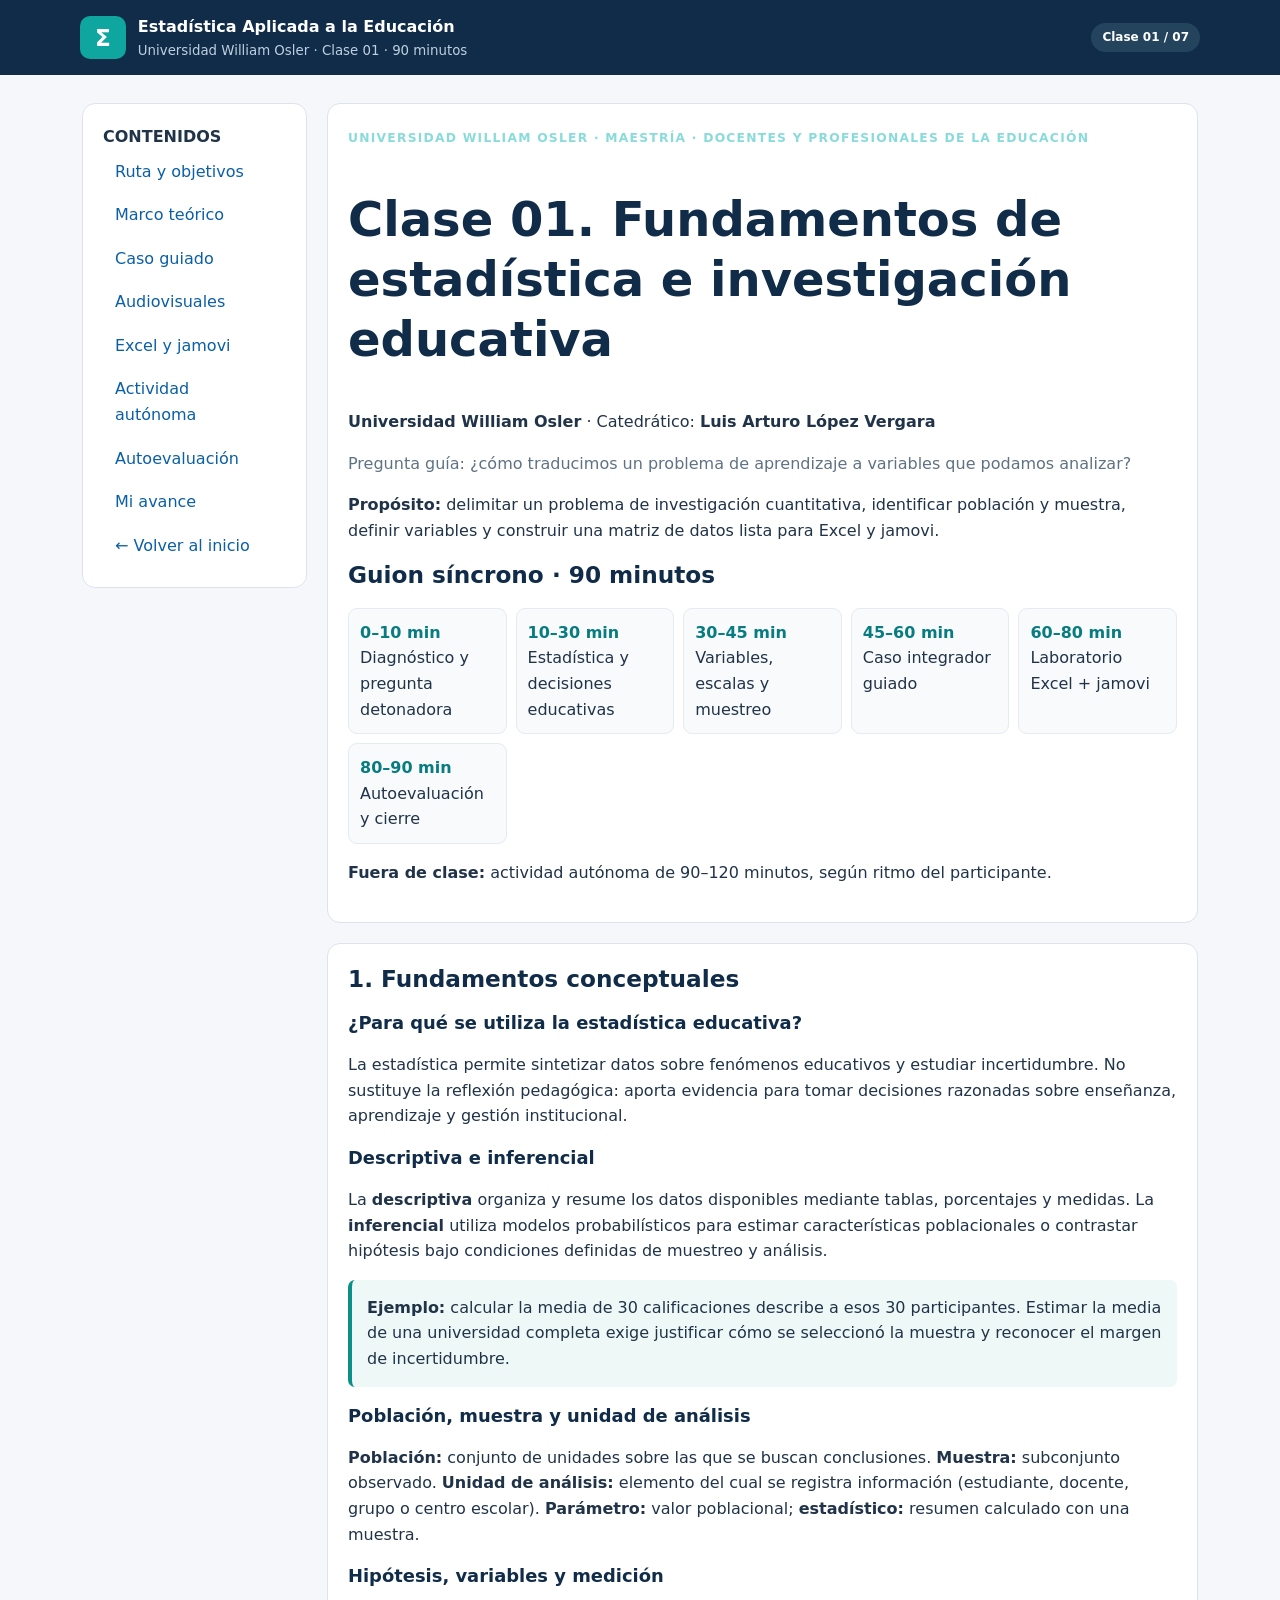
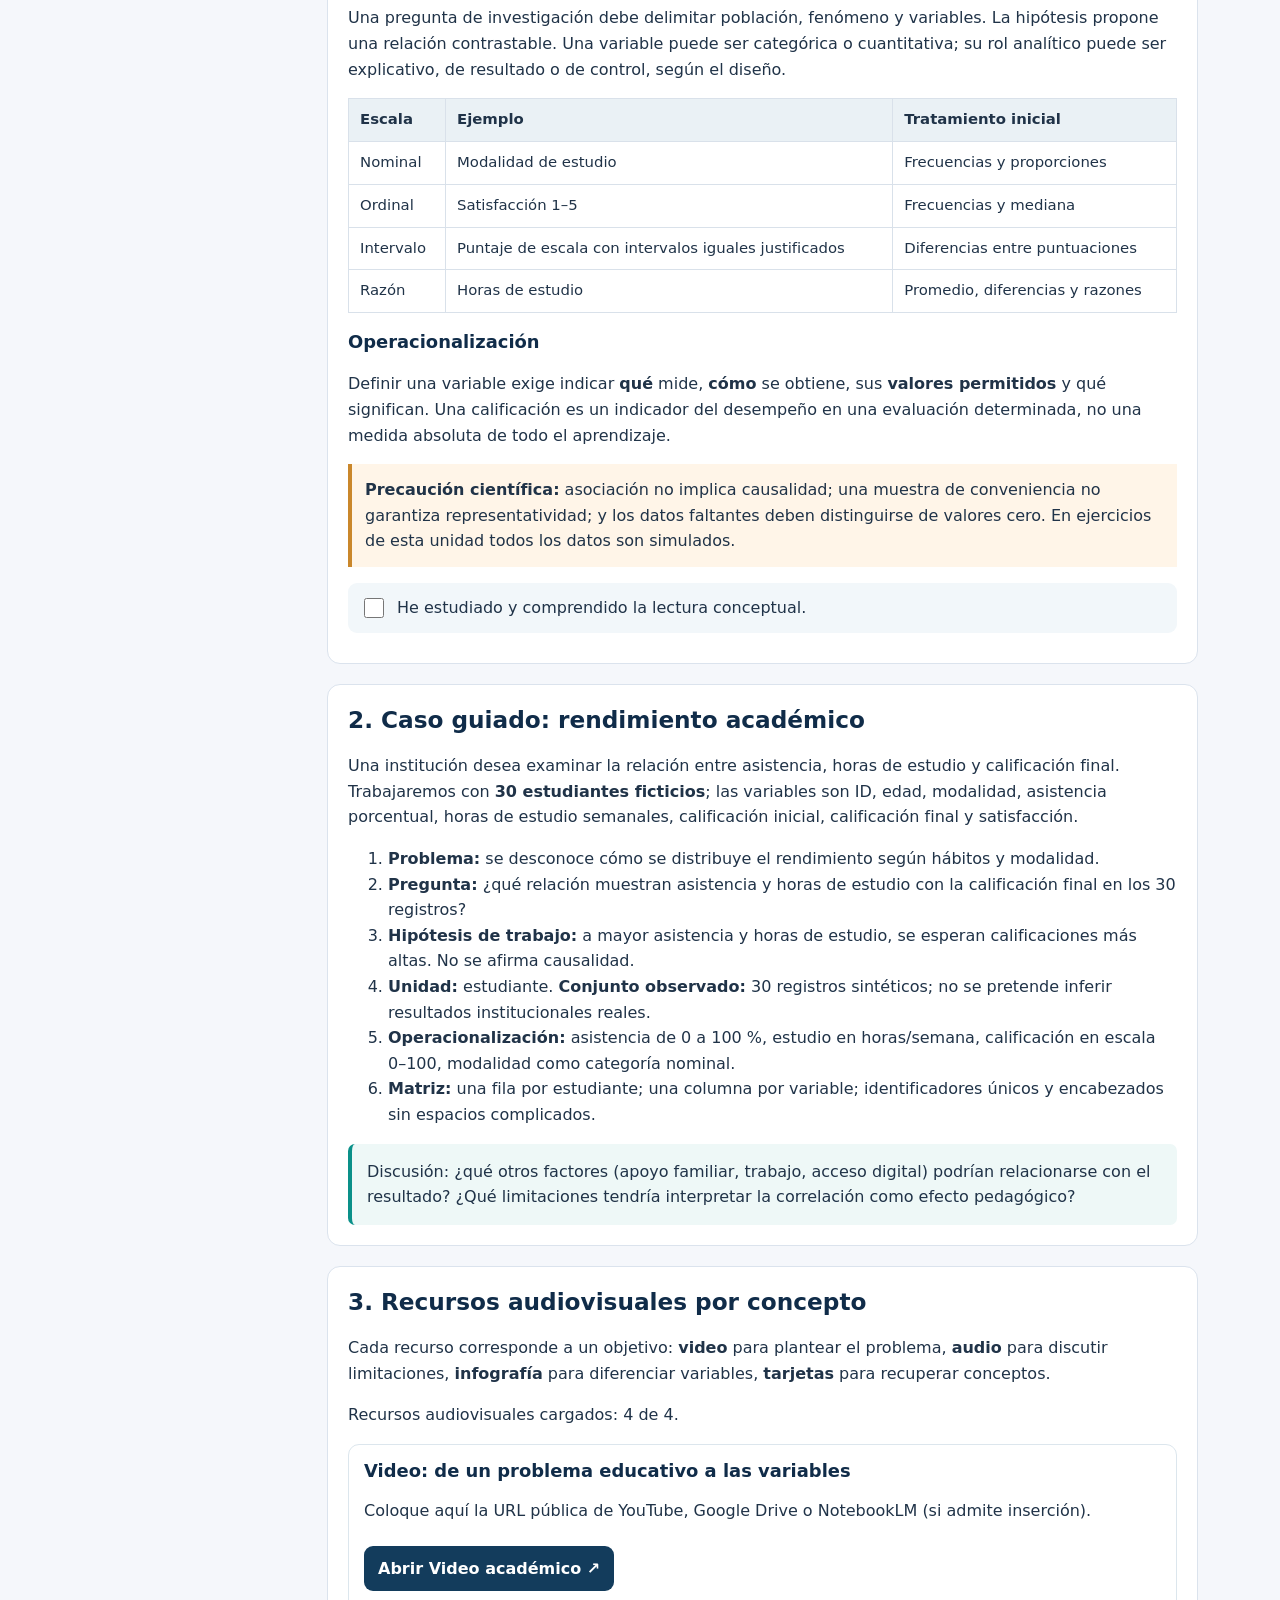
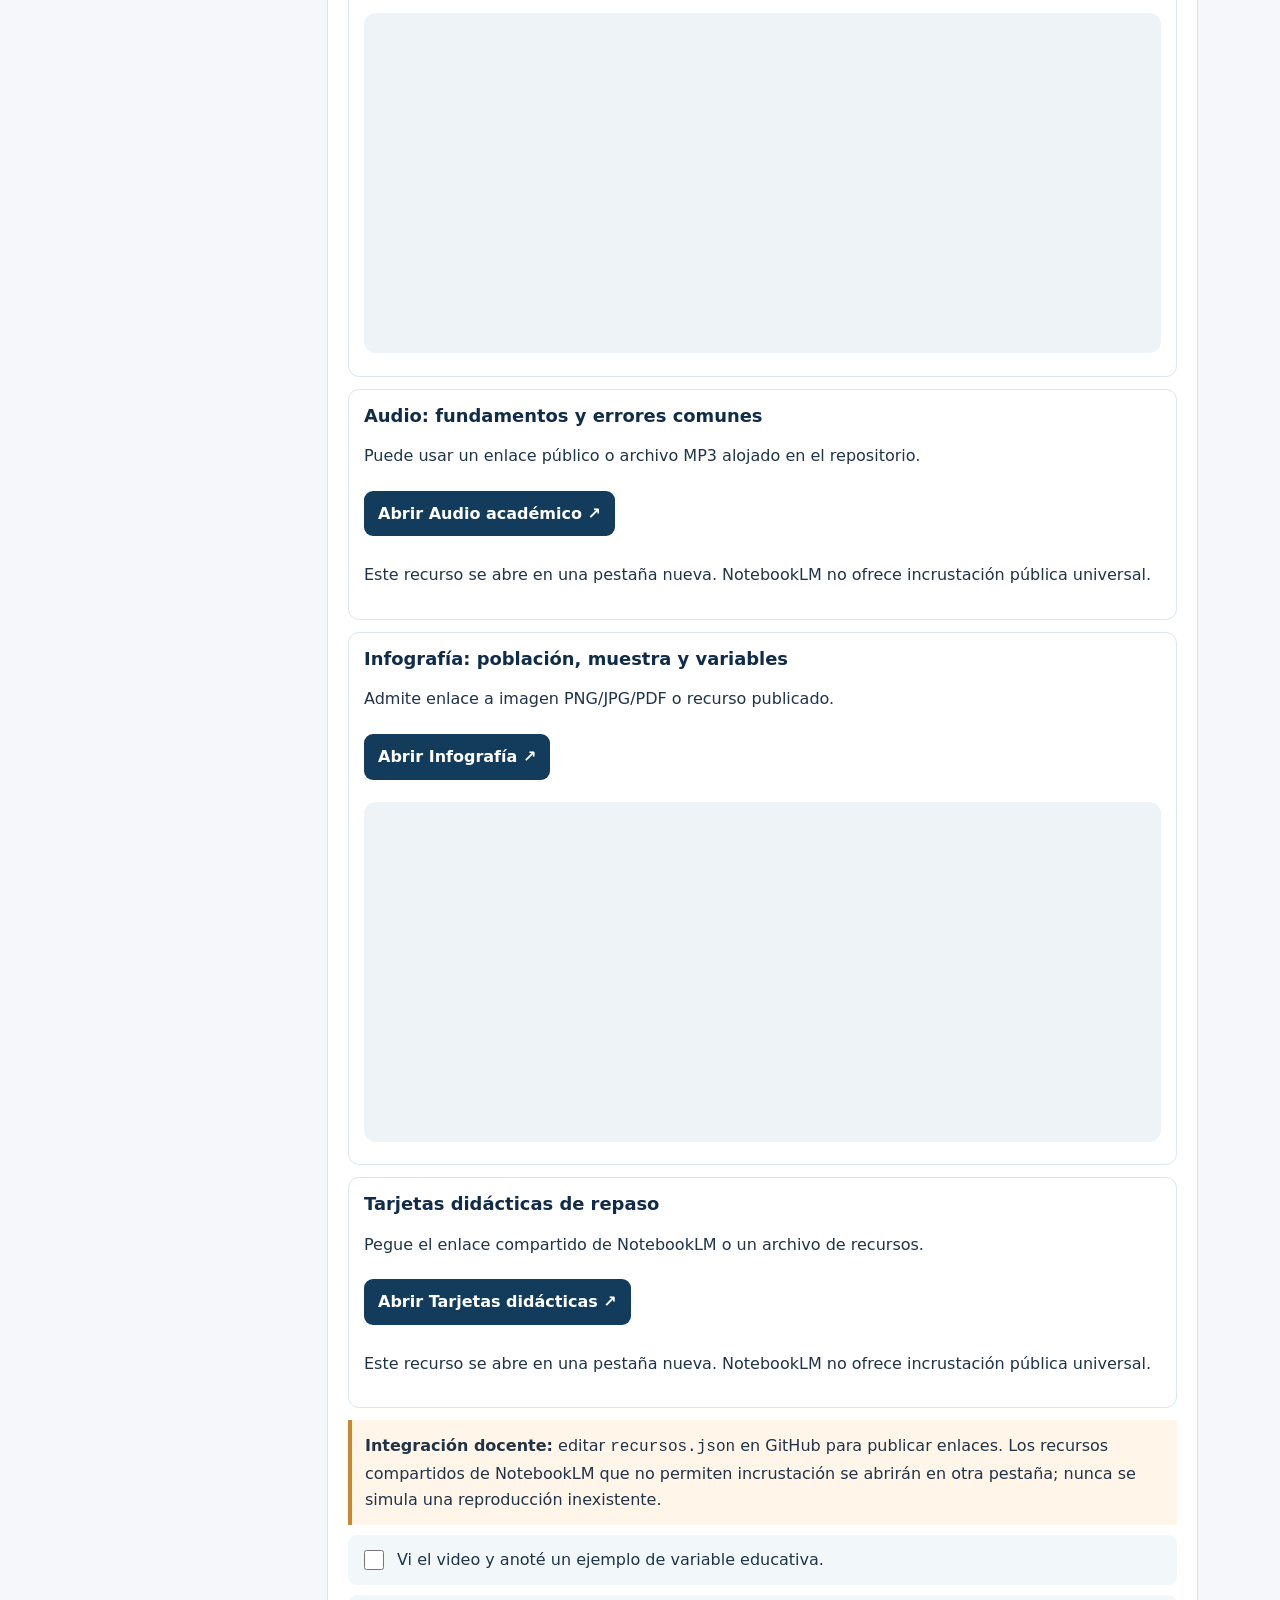
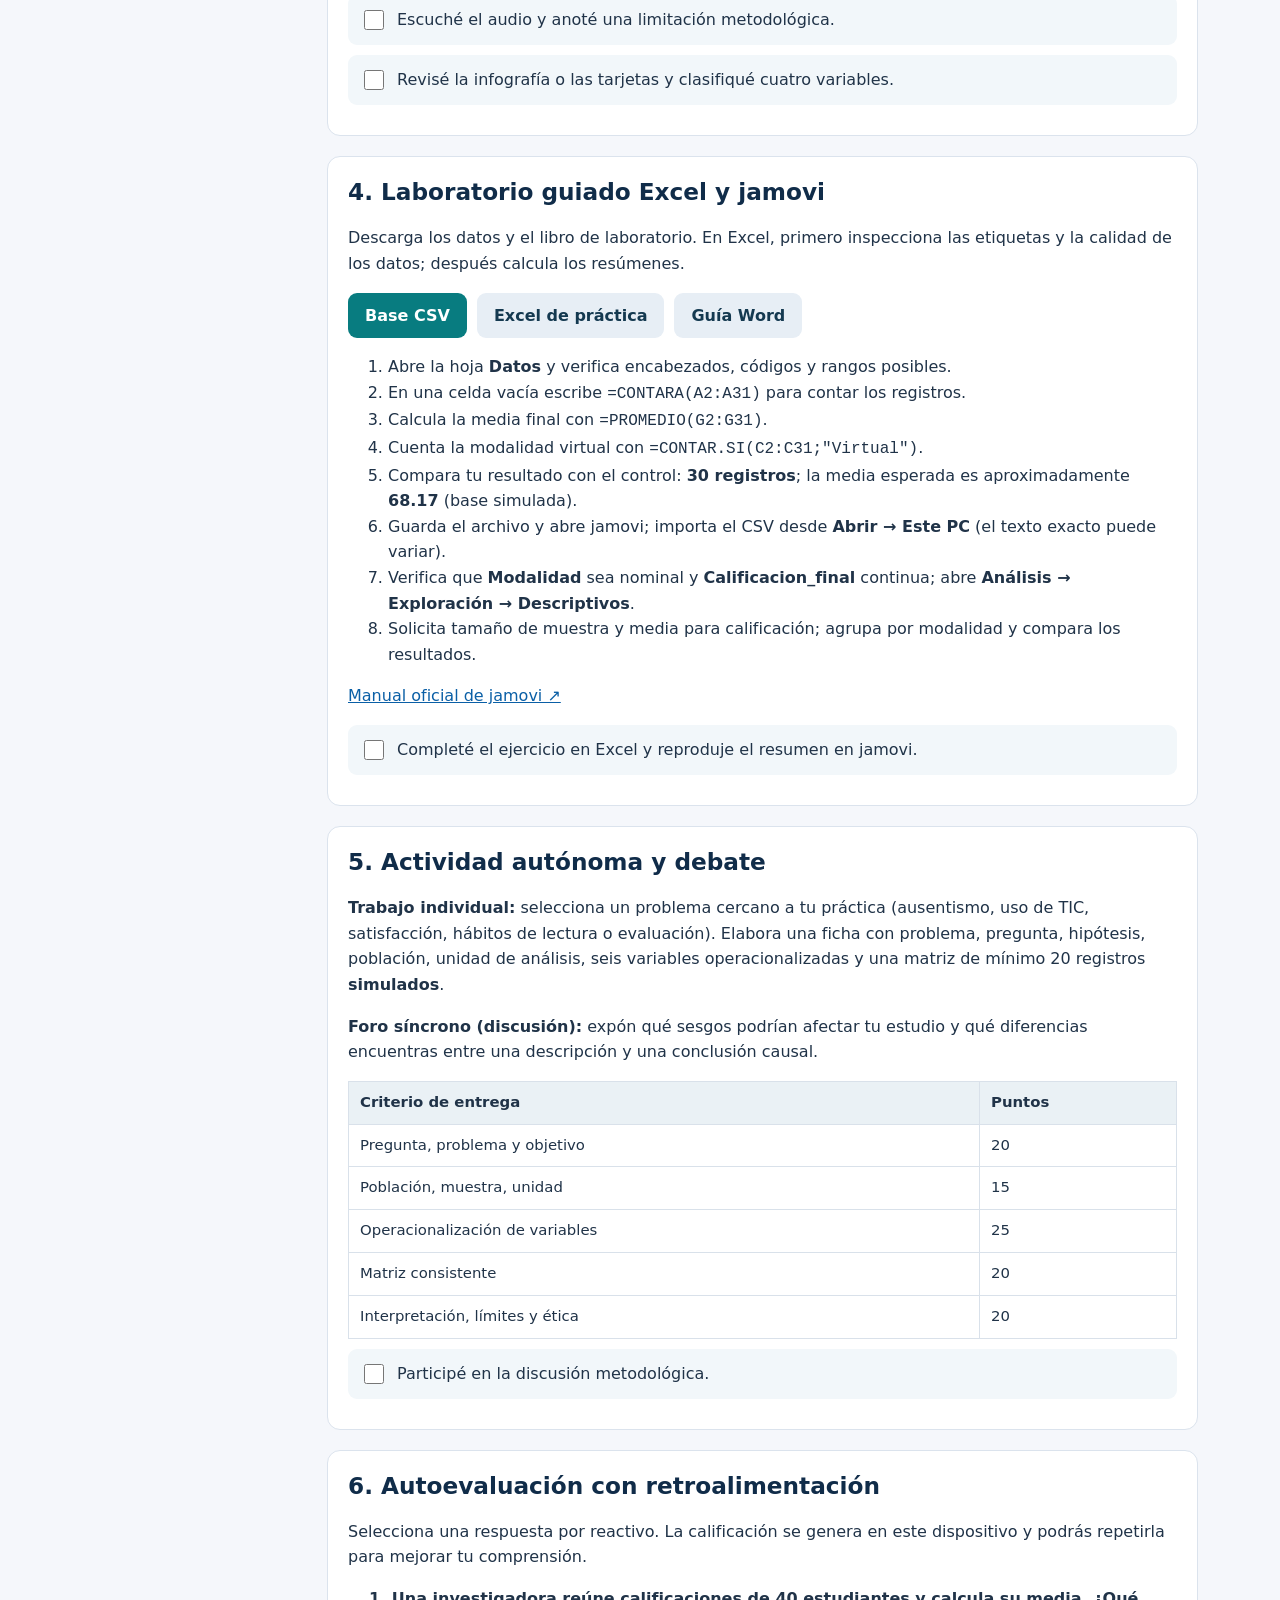
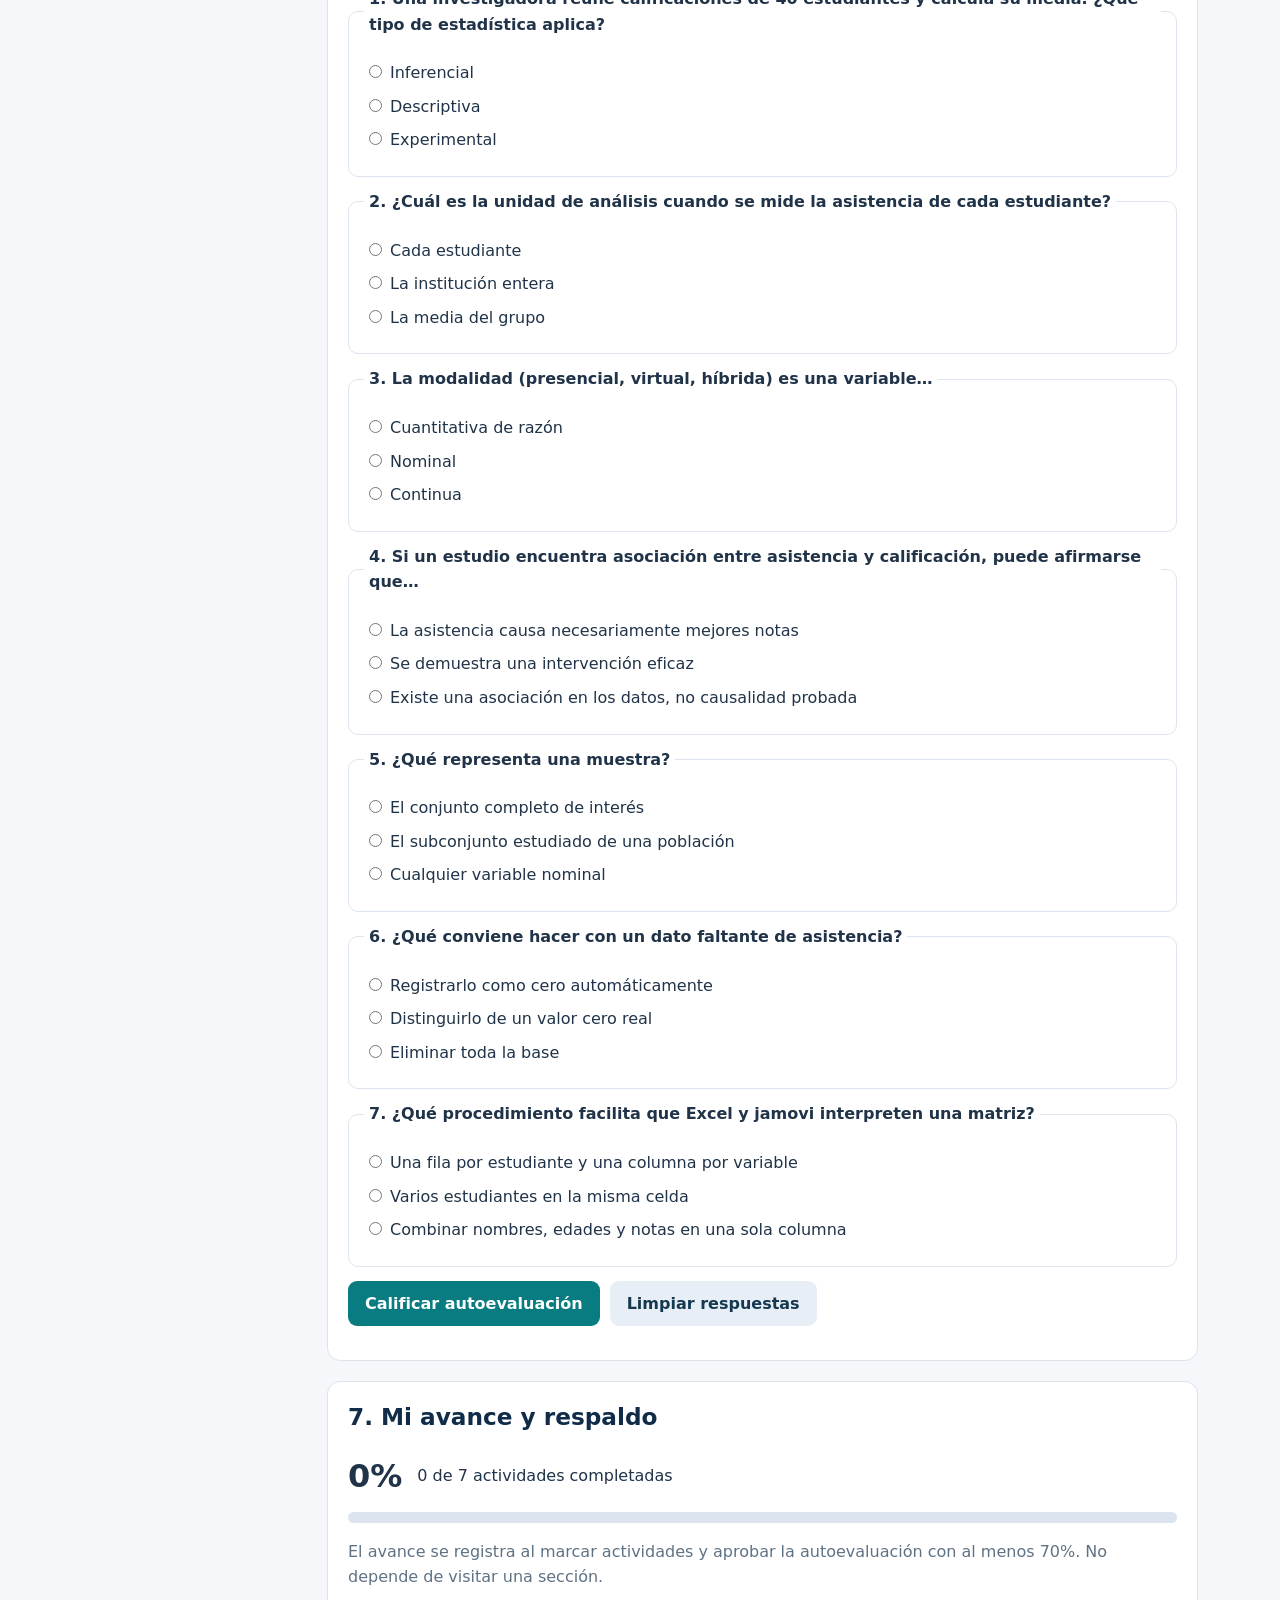
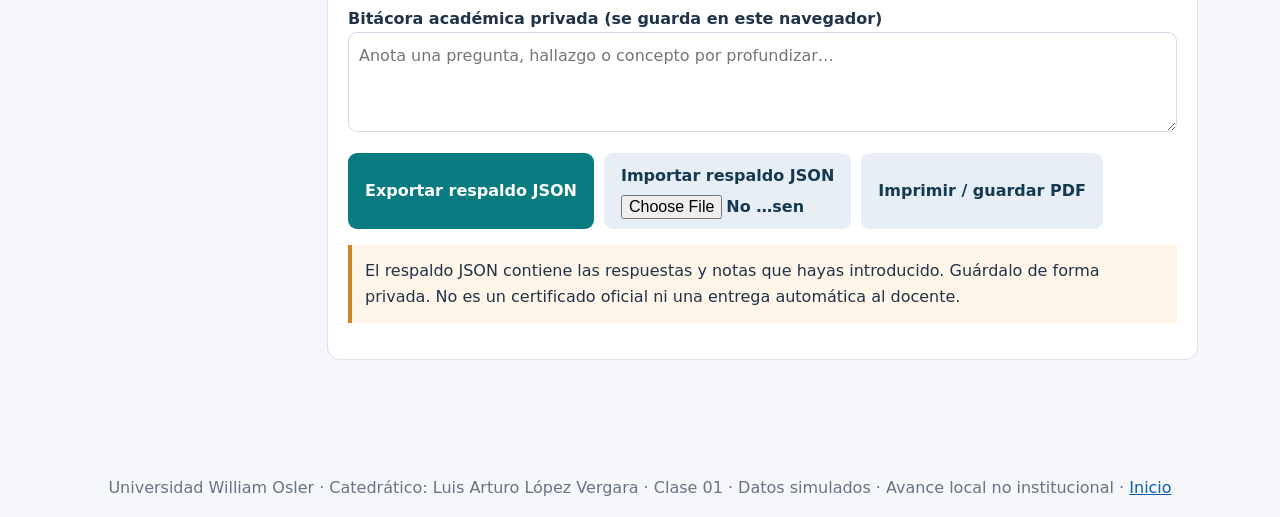
==== commit b51d2b01: "Refactor index.html and add media-fix script Updated the HTML structure and added a new script for m" ====
--- a/unidad_01/index.html
+++ b/unidad_01/index.html
@@ -9,4 +9,4 @@
 <section class="paper" id="actividad"><h2>5. Actividad autónoma y debate</h2><p><b>Trabajo individual:</b> selecciona un problema cercano a tu práctica (ausentismo, uso de TIC, satisfacción, hábitos de lectura o evaluación). Elabora una ficha con problema, pregunta, hipótesis, población, unidad de análisis, seis variables operacionalizadas y una matriz de mínimo 20 registros <b>simulados</b>.</p><p><b>Foro síncrono (discusión):</b> expón qué sesgos podrían afectar tu estudio y qué diferencias encuentras entre una descripción y una conclusión causal.</p><div class="table-wrap"><table><tr><th>Criterio de entrega</th><th>Puntos</th></tr><tr><td>Pregunta, problema y objetivo</td><td>20</td></tr><tr><td>Población, muestra, unidad</td><td>15</td></tr><tr><td>Operacionalización de variables</td><td>25</td></tr><tr><td>Matriz consistente</td><td>20</td></tr><tr><td>Interpretación, límites y ética</td><td>20</td></tr></table></div><label class="checkrow"><input type="checkbox" data-progress="foro">Participé en la discusión metodológica.</label></section>
 <section class="paper" id="evaluacion"><h2>6. Autoevaluación con retroalimentación</h2><p>Selecciona una respuesta por reactivo. La calificación se genera en este dispositivo y podrás repetirla para mejorar tu comprensión.</p><div id="quiz"></div><div class="controls"><button class="button" id="gradeBtn">Calificar autoevaluación</button><button class="button ghost" id="resetQuiz">Limpiar respuestas</button></div><div id="feedback" aria-live="polite"></div></section>
 <section class="paper" id="avance"><h2>7. Mi avance y respaldo</h2><div class="stat-row"><strong id="pct">0%</strong><span id="doneLabel">0 de 7 actividades completadas</span></div><div class="track"><i id="bar"></i></div><p class="sub">El avance se registra al marcar actividades y aprobar la autoevaluación con al menos 70%. No depende de visitar una sección.</p><label for="notes"><b>Bitácora académica privada (se guarda en este navegador)</b></label><textarea id="notes" placeholder="Anota una pregunta, hallazgo o concepto por profundizar…"></textarea><div class="controls"><button class="button" id="exportBtn">Exportar respaldo JSON</button><label class="button ghost">Importar respaldo JSON <input type="file" id="importFile" accept="application/json,.json" style="display:block;width:190px;margin-top:5px"></label><button class="button ghost" id="printBtn">Imprimir / guardar PDF</button></div><p class="warning">El respaldo JSON contiene las respuestas y notas que hayas introducido. Guárdalo de forma privada. No es un certificado oficial ni una entrega automática al docente.</p></section></div></div></main><footer>Universidad William Osler · Catedrático: Luis Arturo López Vergara · Clase 01 · Datos simulados · Avance local no institucional · <a href="../index.html">Inicio</a></footer>
-<script src="../assets/app.js"></script><script src="clase.js"></script></body></html>
+<script src="../assets/app.js"></script><script src="clase.js"></script><script src="medios-fix.js?v=2"></script></body></html>
